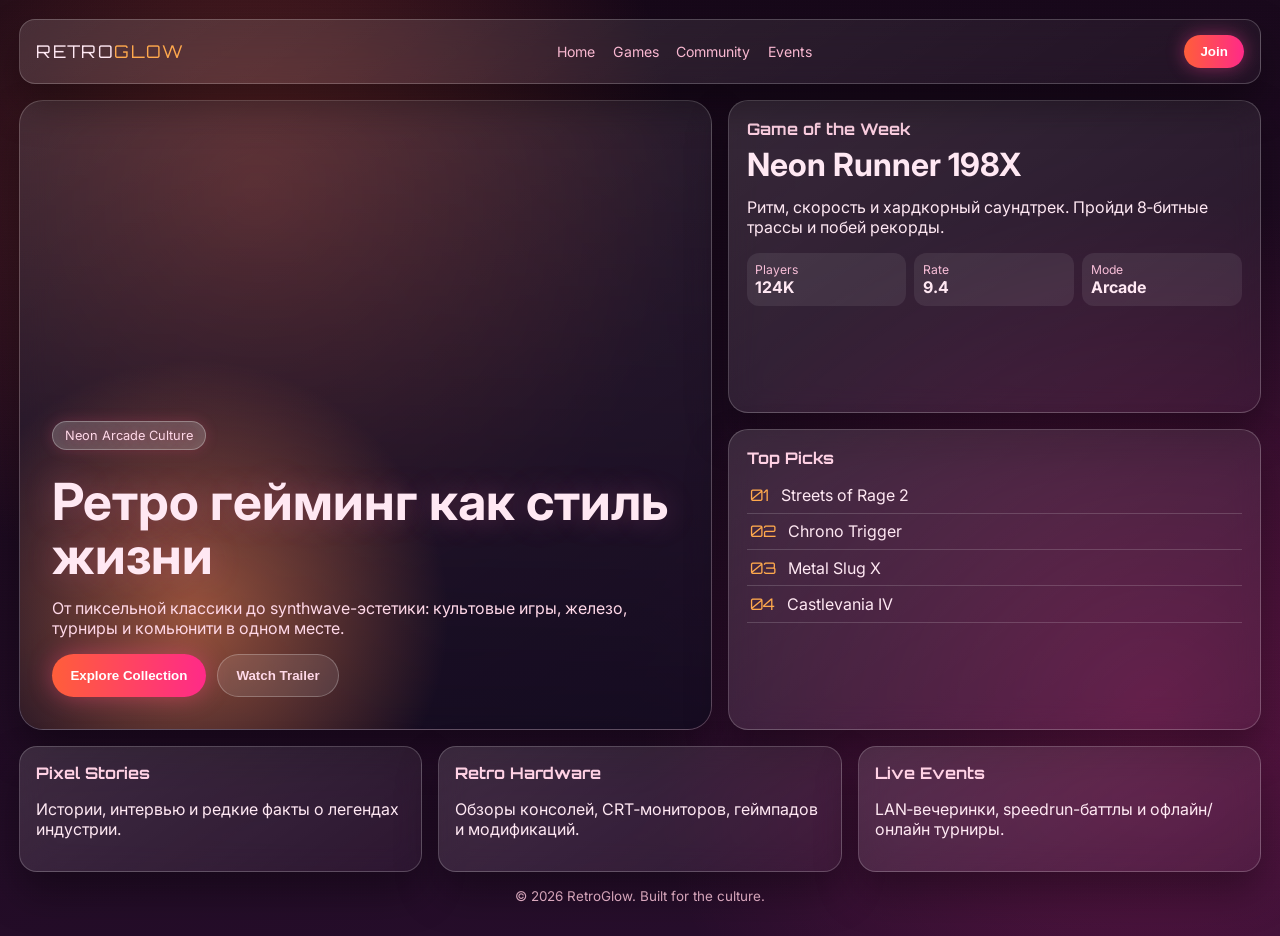
==== index.html @ 7991fe80 "Create retro gaming showcase v2" ====
<!doctype html>
<html lang="ru">
  <head>
    <meta charset="UTF-8" />
    <meta name="viewport" content="width=device-width, initial-scale=1.0" />
    <title>Retro Gaming Pulse</title>
    <meta
      name="description"
      content="Современный эффектный сайт про ретро-игры и гейминг."
    />
    <link rel="preconnect" href="https://fonts.googleapis.com" />
    <link rel="preconnect" href="https://fonts.gstatic.com" crossorigin />
    <link
      href="https://fonts.googleapis.com/css2?family=Inter:wght@400;500;700;900&family=Orbitron:wght@500;700&display=swap"
      rel="stylesheet"
    />
    <link rel="stylesheet" href="./styles.css" />
  </head>
  <body>
    <div class="noise"></div>
    <div class="scanlines"></div>
    <header class="topbar glass">
      <div class="brand">RETRO<span>GLOW</span></div>
      <nav>
        <a href="#home">Home</a>
        <a href="#games">Games</a>
        <a href="#community">Community</a>
        <a href="#events">Events</a>
      </nav>
      <button class="pill">Join</button>
    </header>

    <main class="layout" id="home">
      <section class="hero glass" data-parallax>
        <div class="hero-overlay"></div>
        <div class="hero-content">
          <p class="badge">Neon Arcade Culture</p>
          <h1>Ретро гейминг как стиль жизни</h1>
          <p>
            От пиксельной классики до synthwave-эстетики: культовые игры,
            железо, турниры и комьюнити в одном месте.
          </p>
          <div class="hero-actions">
            <button class="primary">Explore Collection</button>
            <button class="ghost">Watch Trailer</button>
          </div>
        </div>
      </section>

      <aside class="panel" data-parallax>
        <article class="glass card">
          <h2>Game of the Week</h2>
          <h3>Neon Runner 198X</h3>
          <p>
            Ритм, скорость и хардкорный саундтрек. Пройди 8‑битные трассы и
            побей рекорды.
          </p>
          <div class="stats">
            <div><span>Players</span><b>124K</b></div>
            <div><span>Rate</span><b>9.4</b></div>
            <div><span>Mode</span><b>Arcade</b></div>
          </div>
        </article>

        <article class="glass card mini" id="games">
          <h2>Top Picks</h2>
          <ul>
            <li><span>01</span> Streets of Rage 2</li>
            <li><span>02</span> Chrono Trigger</li>
            <li><span>03</span> Metal Slug X</li>
            <li><span>04</span> Castlevania IV</li>
          </ul>
        </article>
      </aside>
    </main>

    <section class="cards" id="community">
      <article class="glass tile">
        <h3>Pixel Stories</h3>
        <p>Истории, интервью и редкие факты о легендах индустрии.</p>
      </article>
      <article class="glass tile">
        <h3>Retro Hardware</h3>
        <p>Обзоры консолей, CRT‑мониторов, геймпадов и модификаций.</p>
      </article>
      <article class="glass tile" id="events">
        <h3>Live Events</h3>
        <p>LAN‑вечеринки, speedrun-баттлы и офлайн/онлайн турниры.</p>
      </article>
    </section>

    <footer>
      <p>© 2026 RetroGlow. Built for the culture.</p>
    </footer>
    <script>
      const parallaxItems = document.querySelectorAll("[data-parallax]");
      window.addEventListener("mousemove", (event) => {
        const x = (event.clientX / window.innerWidth - 0.5) * 12;
        const y = (event.clientY / window.innerHeight - 0.5) * 12;
        parallaxItems.forEach((item, index) => {
          const depth = index === 0 ? 1 : 0.65;
          item.style.transform = "translate3d(" + -x * depth + "px," + -y * depth + "px,0)";
        });
      });
    </script>
  </body>
</html>
---- styles.css ----
:root {
  --bg-0: #130715;
  --bg-1: #2a0f2f;
  --accent-1: #ff5e3a;
  --accent-2: #ff2a88;
  --accent-3: #ffa94d;
  --text: #ffe8f3;
  --muted: #f9b8d1;
  --glass: rgba(255, 255, 255, 0.08);
  --border: rgba(255, 255, 255, 0.2);
}

* {
  box-sizing: border-box;
}

body {
  margin: 0;
  min-height: 100vh;
  font-family: Inter, sans-serif;
  color: var(--text);
  background:
    radial-gradient(circle at 20% 20%, rgba(255, 94, 58, 0.3), transparent 34%),
    radial-gradient(circle at 90% 75%, rgba(255, 42, 136, 0.25), transparent 38%),
    linear-gradient(165deg, var(--bg-0), var(--bg-1));
  padding: 1.2rem;
  overflow-x: hidden;
}

.noise {
  position: fixed;
  inset: 0;
  pointer-events: none;
  background-image: radial-gradient(rgba(255, 255, 255, 0.06) 0.4px, transparent 0.4px);
  background-size: 3px 3px;
  opacity: 0.16;
  animation: noiseShift 0.35s steps(2) infinite;
}

.scanlines {
  position: fixed;
  inset: 0;
  pointer-events: none;
  background: repeating-linear-gradient(
    to bottom,
    rgba(255, 255, 255, 0.06) 0,
    rgba(255, 255, 255, 0.06) 1px,
    transparent 1px,
    transparent 3px
  );
  mix-blend-mode: soft-light;
  opacity: 0.2;
  animation: scanMove 7s linear infinite;
}

.glass {
  backdrop-filter: blur(14px);
  background: linear-gradient(145deg, rgba(255, 255, 255, 0.13), rgba(255, 255, 255, 0.04));
  border: 1px solid var(--border);
  box-shadow: 0 20px 40px rgba(0, 0, 0, 0.35);
  transition: transform 220ms ease, box-shadow 220ms ease, border-color 220ms ease;
}

.topbar {
  position: sticky;
  top: 0.8rem;
  z-index: 10;
  border-radius: 16px;
  display: flex;
  align-items: center;
  justify-content: space-between;
  padding: 0.9rem 1rem;
  margin-bottom: 1rem;
}

.brand {
  font-family: Orbitron, sans-serif;
  font-size: 1.1rem;
  letter-spacing: 0.08em;
}

.brand span {
  color: var(--accent-3);
}

nav {
  display: flex;
  gap: 1.1rem;
}

nav a {
  text-decoration: none;
  color: var(--muted);
  font-size: 0.88rem;
  position: relative;
}

nav a::after {
  content: "";
  position: absolute;
  left: 0;
  bottom: -0.24rem;
  width: 100%;
  height: 1px;
  background: linear-gradient(90deg, var(--accent-1), var(--accent-2));
  transform: scaleX(0);
  transform-origin: left;
  transition: transform 200ms ease;
}

nav a:hover::after {
  transform: scaleX(1);
}

.pill,
.primary,
.ghost {
  border: none;
  cursor: pointer;
  border-radius: 999px;
  font-weight: 700;
  transition: transform 180ms ease, box-shadow 180ms ease, filter 180ms ease;
}

.pill {
  background: linear-gradient(90deg, var(--accent-1), var(--accent-2));
  color: white;
  padding: 0.58rem 1rem;
  box-shadow: 0 0 18px rgba(255, 66, 150, 0.45);
}

.layout {
  display: grid;
  grid-template-columns: 1.3fr 1fr;
  gap: 1rem;
}

.hero {
  position: relative;
  border-radius: 24px;
  min-height: 70vh;
  overflow: hidden;
  will-change: transform;
}

.hero::before {
  content: "";
  position: absolute;
  inset: 0;
  background:
    linear-gradient(180deg, rgba(17, 10, 30, 0.1), rgba(17, 10, 30, 0.84)),
    url("https://images.unsplash.com/photo-1542751110-97427bbecf20?auto=format&fit=crop&w=1600&q=80")
      center / cover;
  transform: scale(1.02);
}

.hero-overlay {
  position: absolute;
  inset: 0;
  background: radial-gradient(circle at 25% 82%, rgba(255, 138, 80, 0.55), transparent 35%);
  animation: pulseGlow 6s ease-in-out infinite;
}

.hero-content {
  position: absolute;
  bottom: 2rem;
  left: 2rem;
  right: 2rem;
}

.badge {
  display: inline-block;
  border-radius: 999px;
  padding: 0.38rem 0.76rem;
  font-size: 0.8rem;
  background: rgba(255, 255, 255, 0.16);
  border: 1px solid rgba(255, 255, 255, 0.32);
  box-shadow: inset 0 0 16px rgba(255, 255, 255, 0.1), 0 0 14px rgba(255, 88, 140, 0.2);
  text-shadow: 0 0 12px rgba(255, 120, 170, 0.55);
}

h1 {
  margin: 0.75rem 0;
  font-size: clamp(1.8rem, 4vw, 3.2rem);
  line-height: 1.05;
  max-width: 620px;
  text-shadow: 0 0 30px rgba(255, 125, 181, 0.25);
}

.hero-content p {
  max-width: 600px;
  color: #ffd8e8;
}

.hero-actions {
  display: flex;
  gap: 0.7rem;
  margin-top: 1rem;
}

.primary {
  padding: 0.8rem 1.15rem;
  color: white;
  background: linear-gradient(90deg, var(--accent-1), var(--accent-2));
  box-shadow: 0 0 24px rgba(255, 75, 128, 0.45);
}

.ghost {
  padding: 0.8rem 1.15rem;
  color: #ffd8e8;
  background: rgba(255, 255, 255, 0.1);
  border: 1px solid rgba(255, 255, 255, 0.24);
}

.pill:hover,
.primary:hover,
.ghost:hover {
  transform: translateY(-2px);
  filter: saturate(1.15);
}

.panel {
  display: grid;
  gap: 1rem;
  will-change: transform;
}

.card {
  border-radius: 20px;
  padding: 1.1rem;
}

.card:hover,
.tile:hover {
  transform: translateY(-4px);
  border-color: rgba(255, 175, 120, 0.5);
  box-shadow: 0 22px 38px rgba(0, 0, 0, 0.45), 0 0 28px rgba(255, 90, 145, 0.18);
}

.card h2,
.tile h3 {
  margin: 0;
  font-family: Orbitron, sans-serif;
  font-size: 1rem;
  color: #ffd1e4;
}

.card h3 {
  margin: 0.65rem 0 0.5rem;
  font-size: 2rem;
  line-height: 1;
}

.stats {
  margin-top: 1rem;
  display: grid;
  grid-template-columns: repeat(3, 1fr);
  gap: 0.5rem;
}

.stats div {
  border-radius: 12px;
  padding: 0.55rem;
  background: rgba(255, 255, 255, 0.08);
}

.stats span {
  display: block;
  color: #f7bed7;
  font-size: 0.76rem;
}

.stats b {
  font-size: 1rem;
}

.mini ul {
  list-style: none;
  padding: 0;
  margin: 0.6rem 0 0;
}

.mini li {
  display: flex;
  gap: 0.75rem;
  align-items: center;
  padding: 0.48rem 0.2rem;
  border-bottom: 1px solid rgba(255, 255, 255, 0.16);
  transition: background 200ms ease, transform 200ms ease;
}

.mini li:hover {
  background: rgba(255, 255, 255, 0.08);
  transform: translateX(3px);
}

.mini span {
  font-family: Orbitron, sans-serif;
  color: var(--accent-3);
}

.cards {
  margin-top: 1rem;
  display: grid;
  grid-template-columns: repeat(3, 1fr);
  gap: 1rem;
}

.tile {
  border-radius: 18px;
  padding: 1rem;
}

footer {
  text-align: center;
  color: #f7bed7;
  font-size: 0.84rem;
  margin-top: 1rem;
}

@keyframes noiseShift {
  0% {
    transform: translate(0, 0);
  }
  25% {
    transform: translate(-1px, 1px);
  }
  50% {
    transform: translate(1px, -1px);
  }
  100% {
    transform: translate(0, 0);
  }
}

@keyframes scanMove {
  0% {
    transform: translateY(0);
  }
  100% {
    transform: translateY(8px);
  }
}

@keyframes pulseGlow {
  0%,
  100% {
    opacity: 0.6;
  }
  50% {
    opacity: 1;
  }
}

@media (max-width: 1024px) {
  nav {
    display: none;
  }

  .layout {
    grid-template-columns: 1fr;
  }

  .hero {
    min-height: 56vh;
  }

  .cards {
    grid-template-columns: 1fr;
  }

  .scanlines {
    opacity: 0.12;
  }
}
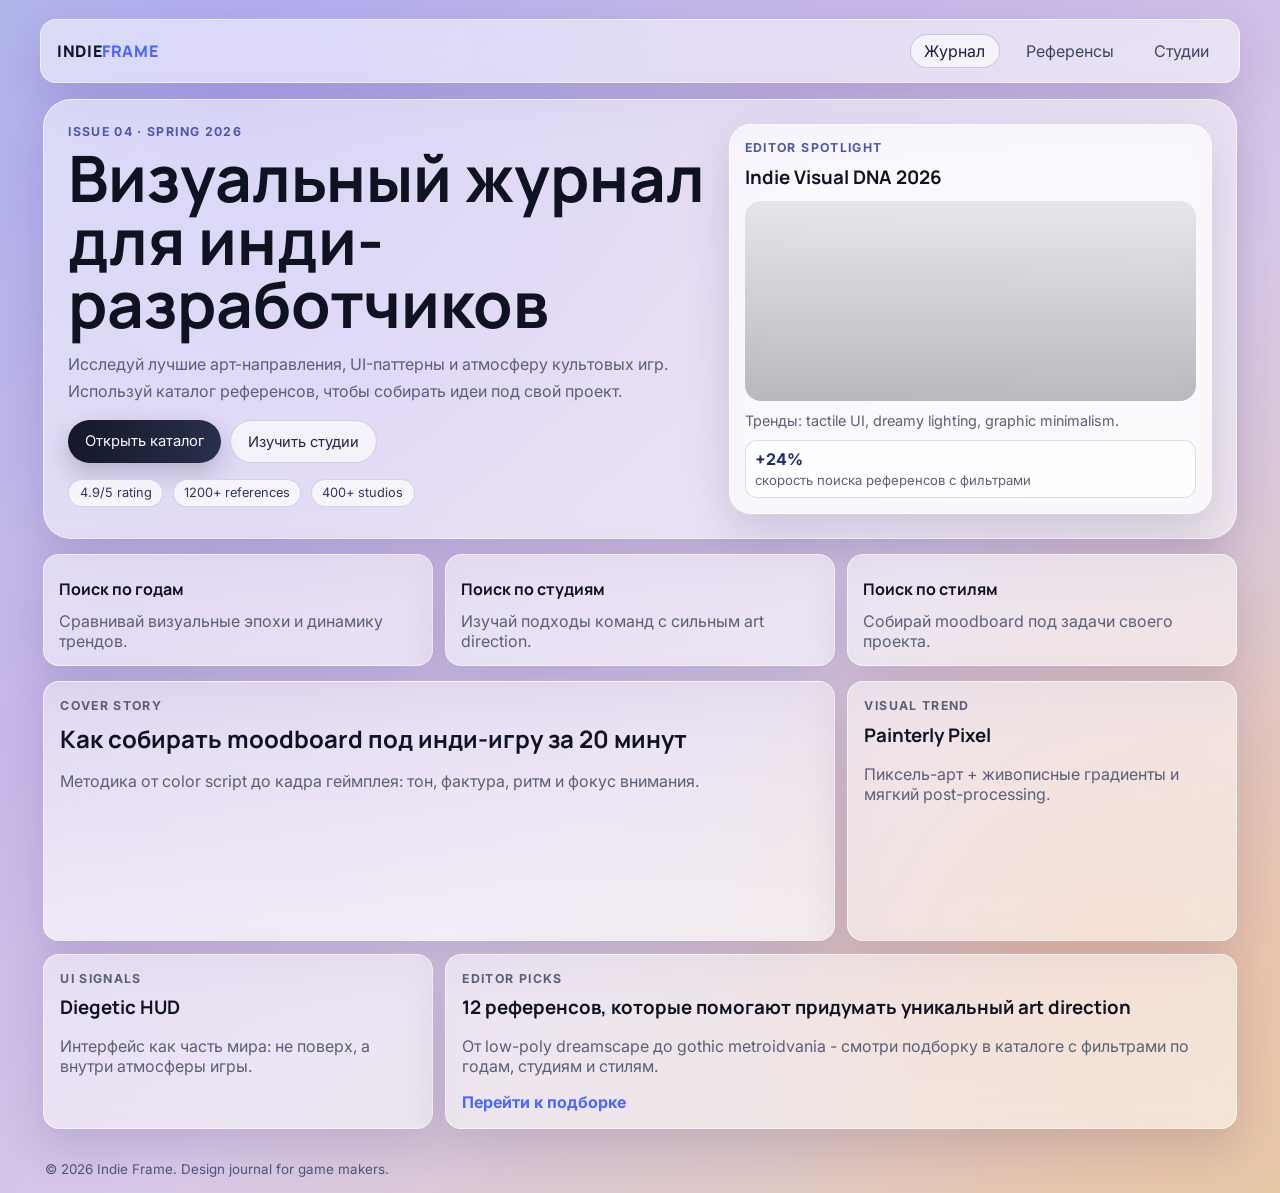
==== commit a99dfbef: "Refine UI to modern glassmorphism editorial style" ====
--- a/index.html
+++ b/index.html
@@ -3,105 +3,109 @@
   <head>
     <meta charset="UTF-8" />
     <meta name="viewport" content="width=device-width, initial-scale=1.0" />
-    <title>Retro Gaming Pulse</title>
+    <title>Indie Frame - Журнал вдохновения</title>
     <meta
       name="description"
-      content="Современный эффектный сайт про ретро-игры и гейминг."
+      content="Digital-дизайн журнал для инди-разработчиков: референсы, студии, стили и поиск по эпохам."
     />
     <link rel="preconnect" href="https://fonts.googleapis.com" />
     <link rel="preconnect" href="https://fonts.gstatic.com" crossorigin />
     <link
-      href="https://fonts.googleapis.com/css2?family=Inter:wght@400;500;700;900&family=Orbitron:wght@500;700&display=swap"
+      href="https://fonts.googleapis.com/css2?family=Inter:wght@400;500;700;900&family=Manrope:wght@600;700;800&display=swap"
       rel="stylesheet"
     />
     <link rel="stylesheet" href="./styles.css" />
   </head>
   <body>
-    <div class="noise"></div>
-    <div class="scanlines"></div>
-    <header class="topbar glass">
-      <div class="brand">RETRO<span>GLOW</span></div>
+    <div class="grain"></div>
+    <header class="topbar">
+      <a class="brand" href="./index.html">INDIE<span>FRAME</span></a>
       <nav>
-        <a href="#home">Home</a>
-        <a href="#games">Games</a>
-        <a href="#community">Community</a>
-        <a href="#events">Events</a>
+        <a class="active" href="./index.html">Журнал</a>
+        <a href="./references.html">Референсы</a>
+        <a href="./studios.html">Студии</a>
       </nav>
-      <button class="pill">Join</button>
     </header>
 
-    <main class="layout" id="home">
-      <section class="hero glass" data-parallax>
-        <div class="hero-overlay"></div>
-        <div class="hero-content">
-          <p class="badge">Neon Arcade Culture</p>
-          <h1>Ретро гейминг как стиль жизни</h1>
-          <p>
-            От пиксельной классики до synthwave-эстетики: культовые игры,
-            железо, турниры и комьюнити в одном месте.
+    <main class="page">
+      <section class="hero editorial">
+        <div>
+          <p class="meta">Issue 04 · Spring 2026</p>
+          <h1>Визуальный журнал для инди-разработчиков</h1>
+          <p class="lead">
+            Исследуй лучшие арт-направления, UI-паттерны и атмосферу культовых игр.
+            Используй каталог референсов, чтобы собирать идеи под свой проект.
           </p>
           <div class="hero-actions">
-            <button class="primary">Explore Collection</button>
-            <button class="ghost">Watch Trailer</button>
+            <a class="btn primary" href="./references.html">Открыть каталог</a>
+            <a class="btn ghost" href="./studios.html">Изучить студии</a>
+          </div>
+          <div class="hero-proof">
+            <span>4.9/5 rating</span>
+            <span>1200+ references</span>
+            <span>400+ studios</span>
           </div>
         </div>
+        <article class="hero-media-card">
+          <p class="meta">Editor spotlight</p>
+          <h3>Indie Visual DNA 2026</h3>
+          <div class="media-preview"></div>
+          <p class="muted-text">Тренды: tactile UI, dreamy lighting, graphic minimalism.</p>
+          <div class="mini-stat">
+            <strong>+24%</strong>
+            <span>скорость поиска референсов с фильтрами</span>
+          </div>
+        </article>
       </section>
 
-      <aside class="panel" data-parallax>
-        <article class="glass card">
-          <h2>Game of the Week</h2>
-          <h3>Neon Runner 198X</h3>
+      <section class="quick-cards">
+        <article class="quick-card">
+          <h4>Поиск по годам</h4>
+          <p>Сравнивай визуальные эпохи и динамику трендов.</p>
+        </article>
+        <article class="quick-card">
+          <h4>Поиск по студиям</h4>
+          <p>Изучай подходы команд с сильным art direction.</p>
+        </article>
+        <article class="quick-card">
+          <h4>Поиск по стилям</h4>
+          <p>Собирай moodboard под задачи своего проекта.</p>
+        </article>
+      </section>
+
+      <section class="mag-grid">
+        <article class="feature-card cover">
+          <p class="meta">Cover Story</p>
+          <h2>Как собирать moodboard под инди-игру за 20 минут</h2>
           <p>
-            Ритм, скорость и хардкорный саундтрек. Пройди 8‑битные трассы и
-            побей рекорды.
+            Методика от color script до кадра геймплея: тон, фактура, ритм и
+            фокус внимания.
           </p>
-          <div class="stats">
-            <div><span>Players</span><b>124K</b></div>
-            <div><span>Rate</span><b>9.4</b></div>
-            <div><span>Mode</span><b>Arcade</b></div>
-          </div>
         </article>
-
-        <article class="glass card mini" id="games">
-          <h2>Top Picks</h2>
-          <ul>
-            <li><span>01</span> Streets of Rage 2</li>
-            <li><span>02</span> Chrono Trigger</li>
-            <li><span>03</span> Metal Slug X</li>
-            <li><span>04</span> Castlevania IV</li>
-          </ul>
+        <article class="feature-card">
+          <p class="meta">Visual Trend</p>
+          <h3>Painterly Pixel</h3>
+          <p>Пиксель-арт + живописные градиенты и мягкий post-processing.</p>
         </article>
-      </aside>
+        <article class="feature-card">
+          <p class="meta">UI Signals</p>
+          <h3>Diegetic HUD</h3>
+          <p>Интерфейс как часть мира: не поверх, а внутри атмосферы игры.</p>
+        </article>
+        <article class="feature-card wide">
+          <p class="meta">Editor Picks</p>
+          <h3>12 референсов, которые помогают придумать уникальный art direction</h3>
+          <p>
+            От low-poly dreamscape до gothic metroidvania - смотри подборку в
+            каталоге с фильтрами по годам, студиям и стилям.
+          </p>
+          <a class="link-inline" href="./references.html">Перейти к подборке</a>
+        </article>
+      </section>
     </main>
 
-    <section class="cards" id="community">
-      <article class="glass tile">
-        <h3>Pixel Stories</h3>
-        <p>Истории, интервью и редкие факты о легендах индустрии.</p>
-      </article>
-      <article class="glass tile">
-        <h3>Retro Hardware</h3>
-        <p>Обзоры консолей, CRT‑мониторов, геймпадов и модификаций.</p>
-      </article>
-      <article class="glass tile" id="events">
-        <h3>Live Events</h3>
-        <p>LAN‑вечеринки, speedrun-баттлы и офлайн/онлайн турниры.</p>
-      </article>
-    </section>
-
-    <footer>
-      <p>© 2026 RetroGlow. Built for the culture.</p>
+    <footer class="footer">
+      <p>© 2026 Indie Frame. Design journal for game makers.</p>
     </footer>
-    <script>
-      const parallaxItems = document.querySelectorAll("[data-parallax]");
-      window.addEventListener("mousemove", (event) => {
-        const x = (event.clientX / window.innerWidth - 0.5) * 12;
-        const y = (event.clientY / window.innerHeight - 0.5) * 12;
-        parallaxItems.forEach((item, index) => {
-          const depth = index === 0 ? 1 : 0.65;
-          item.style.transform = "translate3d(" + -x * depth + "px," + -y * depth + "px,0)";
-        });
-      });
-    </script>
   </body>
 </html>
--- a/styles.css
+++ b/styles.css
@@ -1,375 +1,347 @@
 :root {
-  --bg-0: #130715;
-  --bg-1: #2a0f2f;
-  --accent-1: #ff5e3a;
-  --accent-2: #ff2a88;
-  --accent-3: #ffa94d;
-  --text: #ffe8f3;
-  --muted: #f9b8d1;
-  --glass: rgba(255, 255, 255, 0.08);
-  --border: rgba(255, 255, 255, 0.2);
-}
-
-* {
-  box-sizing: border-box;
-}
+  --text: #0f1221;
+  --muted: #5b6078;
+  --line: rgba(255, 255, 255, 0.58);
+  --panel: rgba(255, 255, 255, 0.52);
+  --panel-strong: rgba(255, 255, 255, 0.7);
+  --accent: #4a67ff;
+  --accent-soft: #8a65ff;
+}
+
+* { box-sizing: border-box; }
 
 body {
   margin: 0;
-  min-height: 100vh;
   font-family: Inter, sans-serif;
   color: var(--text);
   background:
-    radial-gradient(circle at 20% 20%, rgba(255, 94, 58, 0.3), transparent 34%),
-    radial-gradient(circle at 90% 75%, rgba(255, 42, 136, 0.25), transparent 38%),
-    linear-gradient(165deg, var(--bg-0), var(--bg-1));
-  padding: 1.2rem;
-  overflow-x: hidden;
-}
-
-.noise {
+    radial-gradient(circle at 18% 10%, rgba(170, 154, 255, 0.5), transparent 32%),
+    radial-gradient(circle at 86% 78%, rgba(255, 184, 145, 0.46), transparent 28%),
+    linear-gradient(140deg, #b4bee6 0%, #c7b6e9 32%, #d8c8e8 58%, #e5c9a8 100%);
+  min-height: 100vh;
+}
+
+.grain {
   position: fixed;
   inset: 0;
   pointer-events: none;
-  background-image: radial-gradient(rgba(255, 255, 255, 0.06) 0.4px, transparent 0.4px);
-  background-size: 3px 3px;
-  opacity: 0.16;
-  animation: noiseShift 0.35s steps(2) infinite;
-}
-
-.scanlines {
-  position: fixed;
-  inset: 0;
-  pointer-events: none;
-  background: repeating-linear-gradient(
-    to bottom,
-    rgba(255, 255, 255, 0.06) 0,
-    rgba(255, 255, 255, 0.06) 1px,
-    transparent 1px,
-    transparent 3px
-  );
-  mix-blend-mode: soft-light;
-  opacity: 0.2;
-  animation: scanMove 7s linear infinite;
-}
-
-.glass {
-  backdrop-filter: blur(14px);
-  background: linear-gradient(145deg, rgba(255, 255, 255, 0.13), rgba(255, 255, 255, 0.04));
-  border: 1px solid var(--border);
-  box-shadow: 0 20px 40px rgba(0, 0, 0, 0.35);
-  transition: transform 220ms ease, box-shadow 220ms ease, border-color 220ms ease;
+  opacity: 0.08;
+  background-image: radial-gradient(rgba(255, 255, 255, 0.8) 0.5px, transparent 0.5px);
+  background-size: 2px 2px;
+}
+
+.topbar,
+.hero.editorial,
+.feature-card,
+.page-header,
+.filters,
+.ref-card,
+.studio-card,
+.quick-card,
+.hero-media-card {
+  border: 1px solid var(--line);
+  background: var(--panel);
+  backdrop-filter: blur(18px);
+  -webkit-backdrop-filter: blur(18px);
+  box-shadow: 0 18px 45px rgba(46, 34, 90, 0.16);
 }
 
 .topbar {
-  position: sticky;
-  top: 0.8rem;
-  z-index: 10;
+  max-width: 1200px;
+  margin: 1.2rem auto 0;
+  padding: 0.85rem 1rem;
   border-radius: 16px;
   display: flex;
+  justify-content: space-between;
   align-items: center;
-  justify-content: space-between;
-  padding: 0.9rem 1rem;
-  margin-bottom: 1rem;
 }
 
 .brand {
-  font-family: Orbitron, sans-serif;
-  font-size: 1.1rem;
-  letter-spacing: 0.08em;
-}
-
-.brand span {
-  color: var(--accent-3);
-}
-
-nav {
-  display: flex;
-  gap: 1.1rem;
-}
-
+  text-decoration: none;
+  color: #11142a;
+  font-family: Manrope, sans-serif;
+  font-weight: 800;
+  letter-spacing: 0.04em;
+}
+.brand span { color: var(--accent); }
+
+nav { display: flex; gap: 0.7rem; }
 nav a {
   text-decoration: none;
+  color: #3e4461;
+  padding: 0.38rem 0.84rem;
+  border-radius: 999px;
+  border: 1px solid transparent;
+}
+nav a:hover,
+nav a.active {
+  border-color: rgba(102, 113, 177, 0.32);
+  background: rgba(255, 255, 255, 0.62);
+  color: #1b2142;
+}
+
+.page {
+  max-width: 1200px;
+  margin: 1rem auto 2rem;
+  padding: 0 0.2rem;
+}
+
+.hero.editorial {
+  border-radius: 28px;
+  padding: 1.5rem;
+  display: grid;
+  grid-template-columns: 1.2fr 0.9fr;
+  gap: 1rem;
+}
+
+.meta {
+  margin: 0;
+  color: #4f58a8;
+  font-size: 0.77rem;
+  letter-spacing: 0.11em;
+  text-transform: uppercase;
+  font-weight: 700;
+}
+
+h1, h2, h3, h4 {
+  margin: 0.55rem 0 0.7rem;
+  font-family: Manrope, sans-serif;
+  color: #0f1221;
+}
+
+h1 {
+  font-size: clamp(2rem, 5vw, 4rem);
+  line-height: 0.98;
+  max-width: 680px;
+}
+
+.lead {
   color: var(--muted);
-  font-size: 0.88rem;
-  position: relative;
-}
-
-nav a::after {
-  content: "";
-  position: absolute;
-  left: 0;
-  bottom: -0.24rem;
+  max-width: 650px;
+  line-height: 1.65;
+}
+
+.hero-actions {
+  display: flex;
+  gap: 0.6rem;
+  margin-top: 1rem;
+}
+
+.btn {
+  text-decoration: none;
+  border-radius: 999px;
+  padding: 0.72rem 1.05rem;
+  border: 1px solid rgba(105, 114, 170, 0.28);
+  color: #232845;
+  font-size: 0.92rem;
+  background: rgba(255, 255, 255, 0.65);
+}
+
+.btn.primary {
+  background: linear-gradient(95deg, #141829, #2a2f4d);
+  color: #f7f8ff;
+  border: none;
+  box-shadow: 0 10px 24px rgba(21, 25, 48, 0.22);
+}
+
+.btn.small {
+  cursor: pointer;
+  padding: 0.45rem 0.8rem;
+  font-size: 0.82rem;
+}
+
+.hero-proof {
+  display: flex;
+  gap: 0.6rem;
+  flex-wrap: wrap;
+  margin-top: 1rem;
+}
+
+.hero-proof span {
+  background: rgba(255, 255, 255, 0.7);
+  border: 1px solid rgba(114, 123, 180, 0.28);
+  border-radius: 999px;
+  padding: 0.32rem 0.65rem;
+  font-size: 0.8rem;
+  color: #2f365e;
+}
+
+.hero-media-card {
+  border-radius: 22px;
+  padding: 0.95rem;
+}
+
+.media-preview {
+  border-radius: 16px;
+  height: 200px;
+  background:
+    linear-gradient(180deg, rgba(17, 18, 31, 0.08), rgba(17, 18, 31, 0.28)),
+    url("https://images.unsplash.com/photo-1511512578047-dfb367046420?auto=format&fit=crop&w=1200&q=80")
+    center/cover;
+}
+
+.muted-text {
+  color: var(--muted);
+  margin: 0.7rem 0;
+  font-size: 0.9rem;
+}
+
+.mini-stat {
+  border: 1px solid rgba(103, 115, 184, 0.23);
+  background: rgba(255, 255, 255, 0.72);
+  border-radius: 12px;
+  padding: 0.5rem 0.6rem;
+}
+
+.mini-stat strong { display: block; color: #1f2b6e; }
+.mini-stat span { color: var(--muted); font-size: 0.82rem; }
+
+.quick-cards {
+  margin-top: 0.9rem;
+  display: grid;
+  grid-template-columns: repeat(3, 1fr);
+  gap: 0.8rem;
+}
+
+.quick-card {
+  border-radius: 16px;
+  padding: 0.9rem;
+}
+
+.quick-card p { margin: 0; color: var(--muted); }
+
+.mag-grid {
+  margin-top: 0.9rem;
+  display: grid;
+  grid-template-columns: repeat(12, 1fr);
+  gap: 0.8rem;
+}
+
+.feature-card {
+  grid-column: span 4;
+  border-radius: 16px;
+  padding: 1rem;
+}
+
+.feature-card p { color: var(--muted); }
+
+.feature-card.cover {
+  grid-column: span 8;
+  min-height: 260px;
+  background:
+    linear-gradient(180deg, rgba(255, 255, 255, 0.46), rgba(255, 255, 255, 0.68)),
+    url("https://images.unsplash.com/photo-1526374965328-7f61d4dc18c5?auto=format&fit=crop&w=1400&q=80")
+    center/cover;
+}
+
+.feature-card.wide { grid-column: span 8; }
+
+.link-inline {
+  color: var(--accent);
+  text-decoration: none;
+  font-weight: 700;
+}
+
+.page-header {
+  border-radius: 18px;
+  padding: 1.2rem;
+}
+
+.filters {
+  margin-top: 0.8rem;
+  border-radius: 16px;
+  padding: 0.8rem;
+  display: grid;
+  grid-template-columns: 2fr repeat(3, 1fr);
+  gap: 0.6rem;
+}
+
+.filters label {
+  display: grid;
+  gap: 0.35rem;
+  color: #3a4266;
+  font-size: 0.84rem;
+}
+
+.filters input,
+.filters select {
   width: 100%;
-  height: 1px;
-  background: linear-gradient(90deg, var(--accent-1), var(--accent-2));
-  transform: scaleX(0);
-  transform-origin: left;
-  transition: transform 200ms ease;
-}
-
-nav a:hover::after {
-  transform: scaleX(1);
-}
-
-.pill,
-.primary,
-.ghost {
-  border: none;
-  cursor: pointer;
-  border-radius: 999px;
-  font-weight: 700;
-  transition: transform 180ms ease, box-shadow 180ms ease, filter 180ms ease;
-}
-
-.pill {
-  background: linear-gradient(90deg, var(--accent-1), var(--accent-2));
-  color: white;
-  padding: 0.58rem 1rem;
-  box-shadow: 0 0 18px rgba(255, 66, 150, 0.45);
-}
-
-.layout {
-  display: grid;
-  grid-template-columns: 1.3fr 1fr;
-  gap: 1rem;
-}
-
-.hero {
-  position: relative;
-  border-radius: 24px;
-  min-height: 70vh;
-  overflow: hidden;
-  will-change: transform;
-}
-
-.hero::before {
-  content: "";
-  position: absolute;
-  inset: 0;
-  background:
-    linear-gradient(180deg, rgba(17, 10, 30, 0.1), rgba(17, 10, 30, 0.84)),
-    url("https://images.unsplash.com/photo-1542751110-97427bbecf20?auto=format&fit=crop&w=1600&q=80")
-      center / cover;
-  transform: scale(1.02);
-}
-
-.hero-overlay {
-  position: absolute;
-  inset: 0;
-  background: radial-gradient(circle at 25% 82%, rgba(255, 138, 80, 0.55), transparent 35%);
-  animation: pulseGlow 6s ease-in-out infinite;
-}
-
-.hero-content {
-  position: absolute;
-  bottom: 2rem;
-  left: 2rem;
-  right: 2rem;
-}
-
-.badge {
+  border-radius: 10px;
+  border: 1px solid rgba(116, 125, 185, 0.26);
+  background: var(--panel-strong);
+  padding: 0.62rem 0.7rem;
+  color: #1e2442;
+}
+
+.result-row {
+  margin-top: 0.75rem;
+  display: flex;
+  justify-content: space-between;
+  align-items: center;
+}
+.result-row p { margin: 0; color: #434b70; }
+
+.reference-grid {
+  margin-top: 0.75rem;
+  display: grid;
+  grid-template-columns: repeat(3, 1fr);
+  gap: 0.8rem;
+}
+
+.ref-card {
+  border-radius: 14px;
+  padding: 0.95rem;
+}
+
+.ref-card p { color: var(--muted); }
+.ref-card .tag {
   display: inline-block;
   border-radius: 999px;
-  padding: 0.38rem 0.76rem;
+  border: 1px solid rgba(102, 112, 177, 0.25);
+  background: rgba(255, 255, 255, 0.65);
+  padding: 0.2rem 0.58rem;
+  color: #303a6e;
   font-size: 0.8rem;
-  background: rgba(255, 255, 255, 0.16);
-  border: 1px solid rgba(255, 255, 255, 0.32);
-  box-shadow: inset 0 0 16px rgba(255, 255, 255, 0.1), 0 0 14px rgba(255, 88, 140, 0.2);
-  text-shadow: 0 0 12px rgba(255, 120, 170, 0.55);
-}
-
-h1 {
-  margin: 0.75rem 0;
-  font-size: clamp(1.8rem, 4vw, 3.2rem);
-  line-height: 1.05;
-  max-width: 620px;
-  text-shadow: 0 0 30px rgba(255, 125, 181, 0.25);
-}
-
-.hero-content p {
-  max-width: 600px;
-  color: #ffd8e8;
-}
-
-.hero-actions {
-  display: flex;
-  gap: 0.7rem;
-  margin-top: 1rem;
-}
-
-.primary {
-  padding: 0.8rem 1.15rem;
-  color: white;
-  background: linear-gradient(90deg, var(--accent-1), var(--accent-2));
-  box-shadow: 0 0 24px rgba(255, 75, 128, 0.45);
-}
-
-.ghost {
-  padding: 0.8rem 1.15rem;
-  color: #ffd8e8;
-  background: rgba(255, 255, 255, 0.1);
-  border: 1px solid rgba(255, 255, 255, 0.24);
-}
-
-.pill:hover,
-.primary:hover,
-.ghost:hover {
-  transform: translateY(-2px);
-  filter: saturate(1.15);
-}
-
-.panel {
-  display: grid;
-  gap: 1rem;
-  will-change: transform;
-}
-
-.card {
-  border-radius: 20px;
-  padding: 1.1rem;
-}
-
-.card:hover,
-.tile:hover {
-  transform: translateY(-4px);
-  border-color: rgba(255, 175, 120, 0.5);
-  box-shadow: 0 22px 38px rgba(0, 0, 0, 0.45), 0 0 28px rgba(255, 90, 145, 0.18);
-}
-
-.card h2,
-.tile h3 {
-  margin: 0;
-  font-family: Orbitron, sans-serif;
-  font-size: 1rem;
-  color: #ffd1e4;
-}
-
-.card h3 {
-  margin: 0.65rem 0 0.5rem;
-  font-size: 2rem;
-  line-height: 1;
-}
-
-.stats {
-  margin-top: 1rem;
+}
+
+.studio-grid {
+  margin-top: 0.9rem;
   display: grid;
   grid-template-columns: repeat(3, 1fr);
-  gap: 0.5rem;
-}
-
-.stats div {
-  border-radius: 12px;
-  padding: 0.55rem;
-  background: rgba(255, 255, 255, 0.08);
-}
-
-.stats span {
-  display: block;
-  color: #f7bed7;
-  font-size: 0.76rem;
-}
-
-.stats b {
-  font-size: 1rem;
-}
-
-.mini ul {
-  list-style: none;
-  padding: 0;
-  margin: 0.6rem 0 0;
-}
-
-.mini li {
-  display: flex;
-  gap: 0.75rem;
-  align-items: center;
-  padding: 0.48rem 0.2rem;
-  border-bottom: 1px solid rgba(255, 255, 255, 0.16);
-  transition: background 200ms ease, transform 200ms ease;
-}
-
-.mini li:hover {
-  background: rgba(255, 255, 255, 0.08);
-  transform: translateX(3px);
-}
-
-.mini span {
-  font-family: Orbitron, sans-serif;
-  color: var(--accent-3);
-}
-
-.cards {
-  margin-top: 1rem;
-  display: grid;
-  grid-template-columns: repeat(3, 1fr);
-  gap: 1rem;
-}
-
-.tile {
-  border-radius: 18px;
-  padding: 1rem;
-}
-
-footer {
-  text-align: center;
-  color: #f7bed7;
+  gap: 0.8rem;
+}
+
+.studio-card {
+  border-radius: 14px;
+  padding: 0.95rem;
+}
+.studio-card p { color: var(--muted); }
+.studio-card span { color: #414c86; font-size: 0.84rem; }
+
+.footer {
+  max-width: 1200px;
+  margin: 0 auto 1rem;
+  padding: 0 0.3rem;
+  color: #4f567a;
   font-size: 0.84rem;
-  margin-top: 1rem;
-}
-
-@keyframes noiseShift {
-  0% {
-    transform: translate(0, 0);
-  }
-  25% {
-    transform: translate(-1px, 1px);
-  }
-  50% {
-    transform: translate(1px, -1px);
-  }
-  100% {
-    transform: translate(0, 0);
-  }
-}
-
-@keyframes scanMove {
-  0% {
-    transform: translateY(0);
-  }
-  100% {
-    transform: translateY(8px);
-  }
-}
-
-@keyframes pulseGlow {
-  0%,
-  100% {
-    opacity: 0.6;
-  }
-  50% {
-    opacity: 1;
-  }
-}
-
-@media (max-width: 1024px) {
-  nav {
-    display: none;
-  }
-
-  .layout {
-    grid-template-columns: 1fr;
-  }
-
-  .hero {
-    min-height: 56vh;
-  }
-
-  .cards {
-    grid-template-columns: 1fr;
-  }
-
-  .scanlines {
-    opacity: 0.12;
-  }
-}
+}
+
+@media (max-width: 980px) {
+  .hero.editorial { grid-template-columns: 1fr; }
+  .filters { grid-template-columns: 1fr; }
+  .quick-cards,
+  .reference-grid,
+  .studio-grid { grid-template-columns: 1fr 1fr; }
+  .feature-card,
+  .feature-card.cover,
+  .feature-card.wide { grid-column: span 12; }
+}
+
+@media (max-width: 640px) {
+  nav { display: none; }
+  .quick-cards,
+  .reference-grid,
+  .studio-grid { grid-template-columns: 1fr; }
+  .hero.editorial,
+  .page-header { padding: 1rem; }
+}
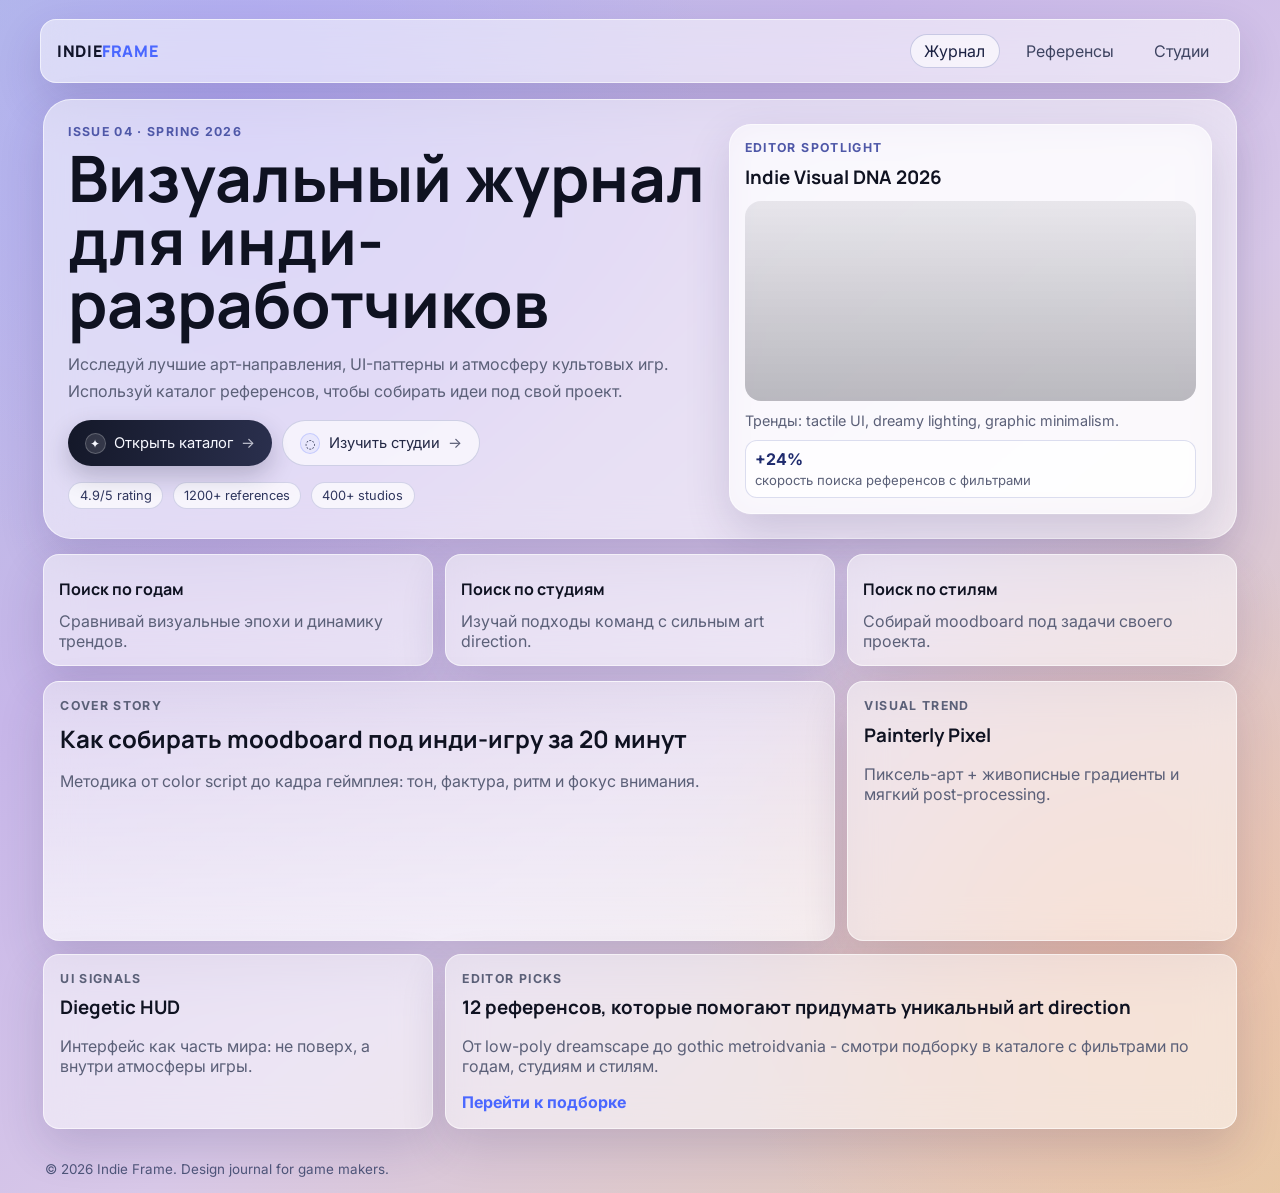
==== commit 21056ccf: "Add premium CTA buttons with icons and micro-animations" ====
--- a/index.html
+++ b/index.html
@@ -37,8 +37,16 @@
             Используй каталог референсов, чтобы собирать идеи под свой проект.
           </p>
           <div class="hero-actions">
-            <a class="btn primary" href="./references.html">Открыть каталог</a>
-            <a class="btn ghost" href="./studios.html">Изучить студии</a>
+            <a class="btn primary cta" href="./references.html">
+              <span class="btn-icon" aria-hidden="true">✦</span>
+              <span>Открыть каталог</span>
+              <span class="btn-trail" aria-hidden="true">→</span>
+            </a>
+            <a class="btn ghost cta" href="./studios.html">
+              <span class="btn-icon" aria-hidden="true">◌</span>
+              <span>Изучить студии</span>
+              <span class="btn-trail" aria-hidden="true">→</span>
+            </a>
           </div>
           <div class="hero-proof">
             <span>4.9/5 rating</span>
--- a/styles.css
+++ b/styles.css
@@ -135,6 +135,12 @@
   color: #232845;
   font-size: 0.92rem;
   background: rgba(255, 255, 255, 0.65);
+  display: inline-flex;
+  align-items: center;
+  gap: 0.52rem;
+  position: relative;
+  overflow: hidden;
+  transition: transform 220ms ease, box-shadow 220ms ease, background 220ms ease;
 }
 
 .btn.primary {
@@ -142,6 +148,62 @@
   color: #f7f8ff;
   border: none;
   box-shadow: 0 10px 24px rgba(21, 25, 48, 0.22);
+}
+
+.btn::before {
+  content: "";
+  position: absolute;
+  inset: -130% auto -130% -40%;
+  width: 34%;
+  background: linear-gradient(90deg, transparent, rgba(255, 255, 255, 0.38), transparent);
+  transform: rotate(18deg) translateX(-260%);
+  transition: transform 500ms ease;
+}
+
+.btn:hover::before {
+  transform: rotate(18deg) translateX(420%);
+}
+
+.btn:hover {
+  transform: translateY(-2px);
+  box-shadow: 0 14px 30px rgba(32, 39, 78, 0.18);
+}
+
+.cta .btn-icon {
+  width: 1.3rem;
+  height: 1.3rem;
+  display: inline-flex;
+  align-items: center;
+  justify-content: center;
+  border-radius: 999px;
+  font-size: 0.78rem;
+  background: rgba(255, 255, 255, 0.18);
+  border: 1px solid rgba(255, 255, 255, 0.22);
+  transition: transform 220ms ease, box-shadow 220ms ease;
+}
+
+.cta .btn-trail {
+  transition: transform 220ms ease, opacity 220ms ease;
+  opacity: 0.75;
+}
+
+.cta:hover .btn-icon {
+  transform: scale(1.08) rotate(-8deg);
+  box-shadow: 0 0 0 6px rgba(255, 255, 255, 0.08);
+}
+
+.cta:hover .btn-trail {
+  transform: translateX(4px);
+  opacity: 1;
+}
+
+.btn.primary .btn-icon {
+  background: rgba(255, 255, 255, 0.12);
+}
+
+.btn.ghost .btn-icon {
+  background: rgba(74, 103, 255, 0.08);
+  border-color: rgba(74, 103, 255, 0.22);
 }
 
 .btn.small {
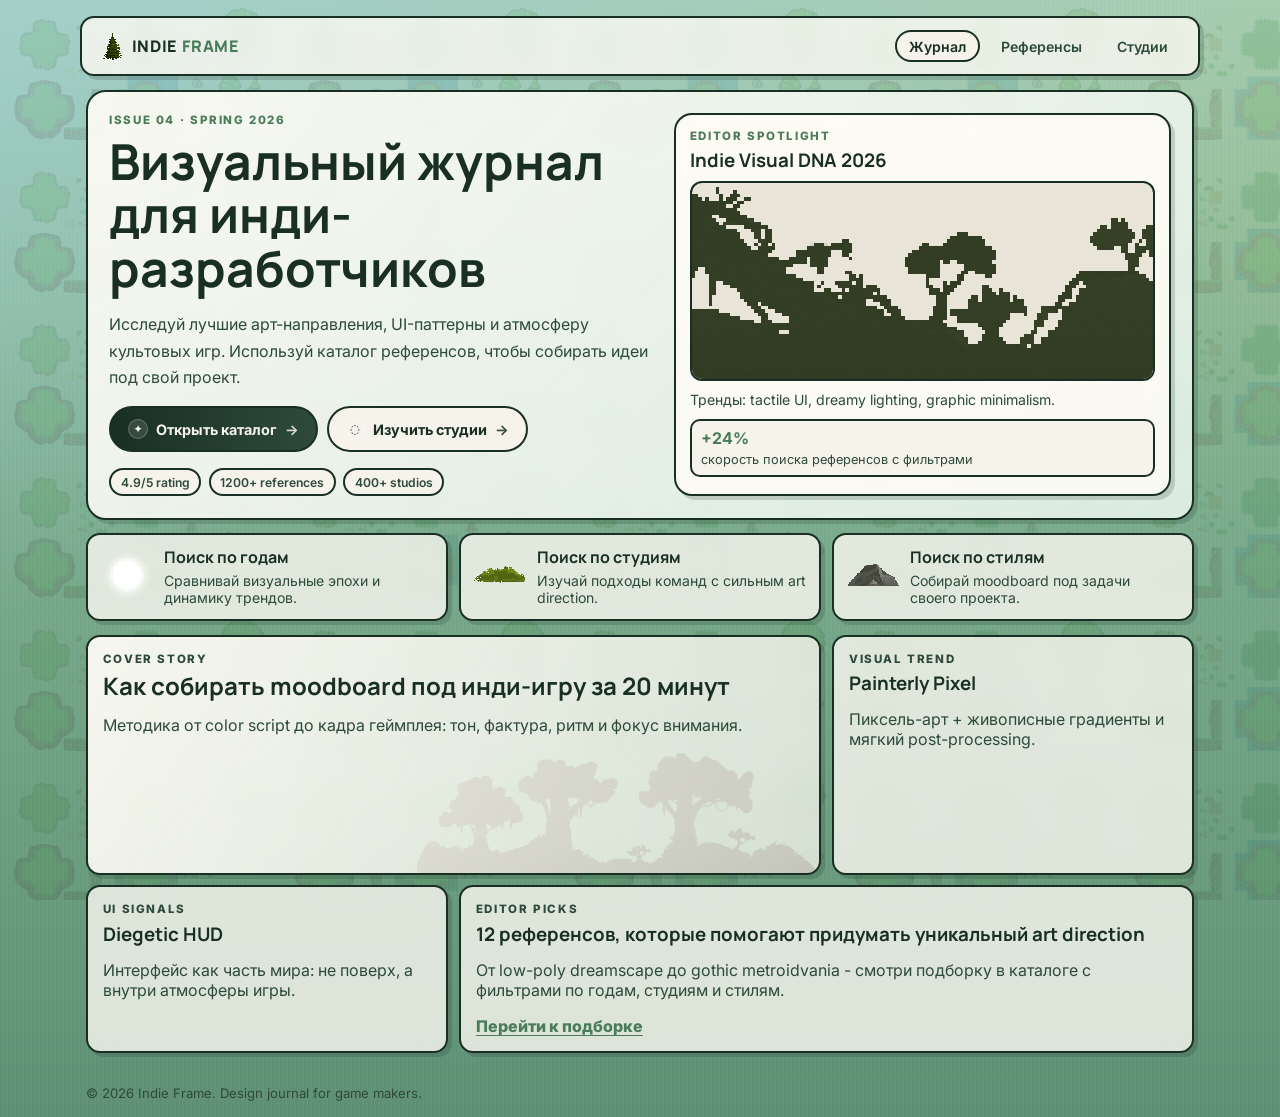
==== commit f667670d: "Pixel art asset-driven UI: carousel, reference thumbs, forest theme" ====
--- a/index.html
+++ b/index.html
@@ -57,7 +57,15 @@
         <article class="hero-media-card">
           <p class="meta">Editor spotlight</p>
           <h3>Indie Visual DNA 2026</h3>
-          <div class="media-preview"></div>
+          <div class="media-preview">
+            <img
+              class="pixel-art"
+              src="./assets/img/ref-bg-03.png"
+              alt=""
+              width="640"
+              height="400"
+            />
+          </div>
           <p class="muted-text">Тренды: tactile UI, dreamy lighting, graphic minimalism.</p>
           <div class="mini-stat">
             <strong>+24%</strong>
@@ -68,16 +76,25 @@
 
       <section class="quick-cards">
         <article class="quick-card">
-          <h4>Поиск по годам</h4>
-          <p>Сравнивай визуальные эпохи и динамику трендов.</p>
+          <img src="./assets/img/deco-sun.png" alt="" width="64" height="64" />
+          <div>
+            <h4>Поиск по годам</h4>
+            <p>Сравнивай визуальные эпохи и динамику трендов.</p>
+          </div>
         </article>
         <article class="quick-card">
-          <h4>Поиск по студиям</h4>
-          <p>Изучай подходы команд с сильным art direction.</p>
+          <img src="./assets/img/deco-bush.png" alt="" width="64" height="64" />
+          <div>
+            <h4>Поиск по студиям</h4>
+            <p>Изучай подходы команд с сильным art direction.</p>
+          </div>
         </article>
         <article class="quick-card">
-          <h4>Поиск по стилям</h4>
-          <p>Собирай moodboard под задачи своего проекта.</p>
+          <img src="./assets/img/deco-rock.png" alt="" width="64" height="64" />
+          <div>
+            <h4>Поиск по стилям</h4>
+            <p>Собирай moodboard под задачи своего проекта.</p>
+          </div>
         </article>
       </section>
 
--- a/styles.css
+++ b/styles.css
@@ -1,33 +1,73 @@
 :root {
-  --text: #0f1221;
-  --muted: #5b6078;
-  --line: rgba(255, 255, 255, 0.58);
-  --panel: rgba(255, 255, 255, 0.52);
-  --panel-strong: rgba(255, 255, 255, 0.7);
-  --accent: #4a67ff;
-  --accent-soft: #8a65ff;
-}
-
-* { box-sizing: border-box; }
+  --ink: #1a2f24;
+  --ink-soft: #2d4a3a;
+  --cream: #f6f3ea;
+  --cream-dark: #e8e4d8;
+  --moss: #4a7c59;
+  --moss-light: #7cb88a;
+  --sky: #a8d4e6;
+  --sun: #e8c547;
+  --panel: rgba(255, 252, 245, 0.78);
+  --line: rgba(26, 47, 36, 0.22);
+  --shadow-pixel: 4px 4px 0 rgba(26, 47, 36, 0.18);
+}
+
+* {
+  box-sizing: border-box;
+}
 
 body {
   margin: 0;
-  font-family: Inter, sans-serif;
-  color: var(--text);
-  background:
-    radial-gradient(circle at 18% 10%, rgba(170, 154, 255, 0.5), transparent 32%),
-    radial-gradient(circle at 86% 78%, rgba(255, 184, 145, 0.46), transparent 28%),
-    linear-gradient(140deg, #b4bee6 0%, #c7b6e9 32%, #d8c8e8 58%, #e5c9a8 100%);
+  font-family: Inter, system-ui, sans-serif;
+  color: var(--ink);
+  background-color: #8fb89a;
+  background-image:
+    linear-gradient(165deg, rgba(168, 212, 230, 0.55) 0%, transparent 42%),
+    linear-gradient(200deg, rgba(232, 197, 71, 0.12) 0%, transparent 35%),
+    repeating-linear-gradient(
+      90deg,
+      transparent,
+      transparent 2px,
+      rgba(255, 255, 255, 0.03) 2px,
+      rgba(255, 255, 255, 0.03) 4px
+    ),
+    linear-gradient(180deg, #9bc9a8 0%, #7aab8c 45%, #5d8f72 100%);
   min-height: 100vh;
+}
+
+body::before {
+  content: "";
+  position: fixed;
+  inset: 0;
+  pointer-events: none;
+  opacity: 0.14;
+  background-image: url("./assets/img/woods-tileset.png");
+  background-size: 280px auto;
+  background-repeat: repeat;
+  mix-blend-mode: multiply;
+}
+
+.pixel-art {
+  image-rendering: pixelated;
+  image-rendering: -moz-crisp-edges;
+  image-rendering: crisp-edges;
 }
 
 .grain {
   position: fixed;
   inset: 0;
   pointer-events: none;
-  opacity: 0.08;
-  background-image: radial-gradient(rgba(255, 255, 255, 0.8) 0.5px, transparent 0.5px);
+  opacity: 0.06;
+  background-image: radial-gradient(rgba(255, 255, 255, 0.7) 0.5px, transparent 0.5px);
   background-size: 2px 2px;
+}
+
+.pixel-panel {
+  background: var(--panel);
+  border: 2px solid var(--ink);
+  border-radius: 14px;
+  box-shadow: var(--shadow-pixel);
+  backdrop-filter: blur(10px);
 }
 
 .topbar,
@@ -38,372 +78,666 @@
 .ref-card,
 .studio-card,
 .quick-card,
-.hero-media-card {
-  border: 1px solid var(--line);
+.hero-media-card,
+.carousel-track-wrap {
   background: var(--panel);
-  backdrop-filter: blur(18px);
-  -webkit-backdrop-filter: blur(18px);
-  box-shadow: 0 18px 45px rgba(46, 34, 90, 0.16);
+  border: 2px solid var(--ink);
+  border-radius: 14px;
+  box-shadow: var(--shadow-pixel);
+  backdrop-filter: blur(12px);
 }
 
 .topbar {
-  max-width: 1200px;
-  margin: 1.2rem auto 0;
-  padding: 0.85rem 1rem;
-  border-radius: 16px;
+  max-width: 1120px;
+  margin: 1rem auto 0;
+  padding: 0.75rem 1rem;
   display: flex;
   justify-content: space-between;
   align-items: center;
+  position: relative;
+  z-index: 2;
 }
 
 .brand {
   text-decoration: none;
-  color: #11142a;
-  font-family: Manrope, sans-serif;
+  color: var(--ink);
+  font-family: Manrope, system-ui, sans-serif;
   font-weight: 800;
   letter-spacing: 0.04em;
-}
-.brand span { color: var(--accent); }
-
-nav { display: flex; gap: 0.7rem; }
+  display: inline-flex;
+  align-items: center;
+  gap: 0.35rem;
+}
+
+.brand::before {
+  content: "";
+  width: 28px;
+  height: 28px;
+  background: url("./assets/img/deco-pine.png") center / contain no-repeat;
+  image-rendering: pixelated;
+}
+
+.brand span {
+  color: var(--moss);
+}
+
+nav {
+  display: flex;
+  gap: 0.45rem;
+}
+
 nav a {
   text-decoration: none;
-  color: #3e4461;
-  padding: 0.38rem 0.84rem;
+  color: var(--ink-soft);
+  padding: 0.35rem 0.75rem;
   border-radius: 999px;
-  border: 1px solid transparent;
-}
+  border: 2px solid transparent;
+  font-size: 0.88rem;
+  font-weight: 600;
+}
+
 nav a:hover,
 nav a.active {
-  border-color: rgba(102, 113, 177, 0.32);
-  background: rgba(255, 255, 255, 0.62);
-  color: #1b2142;
+  background: var(--cream);
+  border-color: var(--ink);
+  color: var(--ink);
 }
 
 .page {
-  max-width: 1200px;
-  margin: 1rem auto 2rem;
-  padding: 0 0.2rem;
+  max-width: 1120px;
+  margin: 0.85rem auto 2rem;
+  padding: 0 0.35rem;
+  position: relative;
+  z-index: 1;
 }
 
 .hero.editorial {
-  border-radius: 28px;
-  padding: 1.5rem;
-  display: grid;
-  grid-template-columns: 1.2fr 0.9fr;
+  border-radius: 20px;
+  padding: 1.35rem;
+  display: grid;
+  grid-template-columns: 1.05fr 0.95fr;
   gap: 1rem;
+  background:
+    linear-gradient(135deg, rgba(255, 252, 245, 0.92), rgba(232, 244, 236, 0.88)),
+    url("./assets/img/ref-bg-02.png") right 12% center / min(52%, 420px) no-repeat;
 }
 
 .meta {
   margin: 0;
-  color: #4f58a8;
-  font-size: 0.77rem;
-  letter-spacing: 0.11em;
+  color: var(--moss);
+  font-size: 0.72rem;
+  letter-spacing: 0.14em;
   text-transform: uppercase;
-  font-weight: 700;
-}
-
-h1, h2, h3, h4 {
-  margin: 0.55rem 0 0.7rem;
-  font-family: Manrope, sans-serif;
-  color: #0f1221;
+  font-weight: 800;
+}
+
+h1,
+h2,
+h3,
+h4 {
+  margin: 0.45rem 0 0.65rem;
+  font-family: Manrope, system-ui, sans-serif;
+  color: var(--ink);
+  line-height: 1.08;
 }
 
 h1 {
-  font-size: clamp(2rem, 5vw, 4rem);
-  line-height: 0.98;
-  max-width: 680px;
+  font-size: clamp(1.85rem, 4.5vw, 3.1rem);
+  max-width: 640px;
 }
 
 .lead {
-  color: var(--muted);
-  max-width: 650px;
+  color: var(--ink-soft);
+  max-width: 560px;
   line-height: 1.65;
+  font-size: 1rem;
 }
 
 .hero-actions {
   display: flex;
-  gap: 0.6rem;
+  flex-wrap: wrap;
+  gap: 0.55rem;
   margin-top: 1rem;
 }
 
 .btn {
   text-decoration: none;
   border-radius: 999px;
-  padding: 0.72rem 1.05rem;
-  border: 1px solid rgba(105, 114, 170, 0.28);
-  color: #232845;
-  font-size: 0.92rem;
-  background: rgba(255, 255, 255, 0.65);
+  padding: 0.68rem 1.05rem;
+  border: 2px solid var(--ink);
+  color: var(--ink);
+  font-size: 0.9rem;
+  font-weight: 700;
+  background: var(--cream);
   display: inline-flex;
   align-items: center;
-  gap: 0.52rem;
+  gap: 0.5rem;
   position: relative;
   overflow: hidden;
-  transition: transform 220ms ease, box-shadow 220ms ease, background 220ms ease;
-}
-
-.btn.primary {
-  background: linear-gradient(95deg, #141829, #2a2f4d);
-  color: #f7f8ff;
-  border: none;
-  box-shadow: 0 10px 24px rgba(21, 25, 48, 0.22);
+  transition: transform 200ms ease, box-shadow 200ms ease;
 }
 
 .btn::before {
   content: "";
   position: absolute;
-  inset: -130% auto -130% -40%;
-  width: 34%;
-  background: linear-gradient(90deg, transparent, rgba(255, 255, 255, 0.38), transparent);
-  transform: rotate(18deg) translateX(-260%);
-  transition: transform 500ms ease;
+  inset: -120% auto -120% -35%;
+  width: 32%;
+  background: linear-gradient(90deg, transparent, rgba(255, 255, 255, 0.45), transparent);
+  transform: rotate(16deg) translateX(-280%);
+  transition: transform 480ms ease;
 }
 
 .btn:hover::before {
-  transform: rotate(18deg) translateX(420%);
+  transform: rotate(16deg) translateX(380%);
 }
 
 .btn:hover {
-  transform: translateY(-2px);
-  box-shadow: 0 14px 30px rgba(32, 39, 78, 0.18);
+  transform: translate(-2px, -2px);
+  box-shadow: 6px 6px 0 rgba(26, 47, 36, 0.2);
+}
+
+.btn.primary {
+  background: linear-gradient(95deg, #1a2f24, #2d4a3a);
+  color: var(--cream);
+}
+
+.btn.small {
+  cursor: pointer;
+  padding: 0.42rem 0.78rem;
+  font-size: 0.8rem;
 }
 
 .cta .btn-icon {
-  width: 1.3rem;
-  height: 1.3rem;
+  width: 1.25rem;
+  height: 1.25rem;
   display: inline-flex;
   align-items: center;
   justify-content: center;
   border-radius: 999px;
-  font-size: 0.78rem;
-  background: rgba(255, 255, 255, 0.18);
-  border: 1px solid rgba(255, 255, 255, 0.22);
-  transition: transform 220ms ease, box-shadow 220ms ease;
+  font-size: 0.72rem;
+  background: rgba(255, 255, 255, 0.15);
+  border: 1px solid rgba(255, 255, 255, 0.28);
+  transition: transform 200ms ease;
 }
 
 .cta .btn-trail {
-  transition: transform 220ms ease, opacity 220ms ease;
-  opacity: 0.75;
+  transition: transform 200ms ease;
+  opacity: 0.85;
 }
 
 .cta:hover .btn-icon {
-  transform: scale(1.08) rotate(-8deg);
-  box-shadow: 0 0 0 6px rgba(255, 255, 255, 0.08);
+  transform: scale(1.06) rotate(-6deg);
 }
 
 .cta:hover .btn-trail {
   transform: translateX(4px);
-  opacity: 1;
 }
 
 .btn.primary .btn-icon {
   background: rgba(255, 255, 255, 0.12);
-}
-
-.btn.ghost .btn-icon {
-  background: rgba(74, 103, 255, 0.08);
-  border-color: rgba(74, 103, 255, 0.22);
-}
-
-.btn.small {
-  cursor: pointer;
-  padding: 0.45rem 0.8rem;
-  font-size: 0.82rem;
+  border-color: rgba(255, 255, 255, 0.22);
 }
 
 .hero-proof {
   display: flex;
-  gap: 0.6rem;
   flex-wrap: wrap;
+  gap: 0.45rem;
   margin-top: 1rem;
 }
 
 .hero-proof span {
-  background: rgba(255, 255, 255, 0.7);
-  border: 1px solid rgba(114, 123, 180, 0.28);
+  background: var(--cream);
+  border: 2px solid var(--ink);
   border-radius: 999px;
-  padding: 0.32rem 0.65rem;
+  padding: 0.28rem 0.6rem;
+  font-size: 0.76rem;
+  font-weight: 600;
+  color: var(--ink-soft);
+}
+
+.hero-media-card {
+  border-radius: 18px;
+  padding: 0.85rem;
+}
+
+.media-preview {
+  border-radius: 12px;
+  height: 200px;
+  border: 2px solid var(--ink);
+  overflow: hidden;
+  background: var(--cream-dark);
+}
+
+.media-preview img {
+  width: 100%;
+  height: 100%;
+  object-fit: cover;
+  object-position: center;
+}
+
+.muted-text {
+  color: var(--ink-soft);
+  margin: 0.65rem 0;
+  font-size: 0.88rem;
+}
+
+.mini-stat {
+  border: 2px solid var(--ink);
+  border-radius: 10px;
+  padding: 0.45rem 0.55rem;
+  background: var(--cream);
+}
+
+.mini-stat strong {
+  display: block;
+  color: var(--moss);
+}
+
+.mini-stat span {
+  color: var(--ink-soft);
   font-size: 0.8rem;
-  color: #2f365e;
-}
-
-.hero-media-card {
-  border-radius: 22px;
-  padding: 0.95rem;
-}
-
-.media-preview {
-  border-radius: 16px;
-  height: 200px;
-  background:
-    linear-gradient(180deg, rgba(17, 18, 31, 0.08), rgba(17, 18, 31, 0.28)),
-    url("https://images.unsplash.com/photo-1511512578047-dfb367046420?auto=format&fit=crop&w=1200&q=80")
-    center/cover;
-}
-
-.muted-text {
-  color: var(--muted);
-  margin: 0.7rem 0;
-  font-size: 0.9rem;
-}
-
-.mini-stat {
-  border: 1px solid rgba(103, 115, 184, 0.23);
-  background: rgba(255, 255, 255, 0.72);
-  border-radius: 12px;
-  padding: 0.5rem 0.6rem;
-}
-
-.mini-stat strong { display: block; color: #1f2b6e; }
-.mini-stat span { color: var(--muted); font-size: 0.82rem; }
+}
 
 .quick-cards {
-  margin-top: 0.9rem;
+  margin-top: 0.85rem;
   display: grid;
   grid-template-columns: repeat(3, 1fr);
-  gap: 0.8rem;
+  gap: 0.65rem;
 }
 
 .quick-card {
-  border-radius: 16px;
-  padding: 0.9rem;
-}
-
-.quick-card p { margin: 0; color: var(--muted); }
+  border-radius: 14px;
+  padding: 0.85rem;
+  display: grid;
+  grid-template-columns: 52px 1fr;
+  gap: 0.65rem;
+  align-items: start;
+}
+
+.quick-card img {
+  width: 52px;
+  height: 52px;
+  object-fit: contain;
+  image-rendering: pixelated;
+}
+
+.quick-card h4 {
+  margin: 0 0 0.35rem;
+  font-size: 1rem;
+}
+
+.quick-card p {
+  margin: 0;
+  color: var(--ink-soft);
+  font-size: 0.88rem;
+}
 
 .mag-grid {
-  margin-top: 0.9rem;
+  margin-top: 0.85rem;
   display: grid;
   grid-template-columns: repeat(12, 1fr);
-  gap: 0.8rem;
+  gap: 0.65rem;
 }
 
 .feature-card {
   grid-column: span 4;
-  border-radius: 16px;
-  padding: 1rem;
-}
-
-.feature-card p { color: var(--muted); }
+  border-radius: 14px;
+  padding: 0.95rem;
+}
+
+.feature-card p {
+  color: var(--ink-soft);
+}
 
 .feature-card.cover {
   grid-column: span 8;
-  min-height: 260px;
+  min-height: 240px;
   background:
-    linear-gradient(180deg, rgba(255, 255, 255, 0.46), rgba(255, 255, 255, 0.68)),
-    url("https://images.unsplash.com/photo-1526374965328-7f61d4dc18c5?auto=format&fit=crop&w=1400&q=80")
-    center/cover;
-}
-
-.feature-card.wide { grid-column: span 8; }
+    linear-gradient(120deg, rgba(255, 252, 245, 0.94), rgba(255, 252, 245, 0.72)),
+    url("./assets/img/ref-bg-01.png") right bottom / 55% no-repeat;
+}
+
+.feature-card.wide {
+  grid-column: span 8;
+}
 
 .link-inline {
-  color: var(--accent);
-  text-decoration: none;
-  font-weight: 700;
+  color: var(--moss);
+  font-weight: 800;
+  text-decoration: underline;
+  text-underline-offset: 3px;
 }
 
 .page-header {
-  border-radius: 18px;
-  padding: 1.2rem;
+  border-radius: 16px;
+  padding: 1.1rem;
+}
+
+.carousel {
+  margin-top: 0.75rem;
+}
+
+.carousel-frame {
+  display: grid;
+  grid-template-columns: auto 1fr auto;
+  gap: 0.5rem;
+  align-items: center;
+}
+
+.carousel-track-wrap {
+  overflow: hidden;
+  border-radius: 14px;
+}
+
+.carousel-track {
+  display: flex;
+  transition: transform 360ms ease;
+}
+
+.carousel-slide {
+  min-width: 100%;
+  position: relative;
+  height: 300px;
+  background: var(--ink);
+}
+
+.carousel-slide img {
+  width: 100%;
+  height: 100%;
+  object-fit: cover;
+  object-position: center;
+  display: block;
+}
+
+.carousel-caption {
+  position: absolute;
+  left: 0.75rem;
+  right: 0.75rem;
+  bottom: 0.75rem;
+  border-radius: 10px;
+  background: rgba(246, 243, 234, 0.92);
+  border: 2px solid var(--ink);
+  color: var(--ink);
+  padding: 0.55rem 0.65rem;
+  box-shadow: var(--shadow-pixel);
+}
+
+.carousel-caption h4 {
+  margin: 0 0 0.25rem;
+}
+
+.carousel-caption p {
+  margin: 0;
+  color: var(--ink-soft);
+  font-size: 0.84rem;
+}
+
+.carousel-btn {
+  border: 2px solid var(--ink);
+  background: var(--cream);
+  border-radius: 999px;
+  width: 2.35rem;
+  height: 2.35rem;
+  cursor: pointer;
+  color: var(--ink);
+  font-size: 1rem;
+  font-weight: 800;
+}
+
+.carousel-btn:hover {
+  transform: translate(-1px, -1px);
+  box-shadow: 4px 4px 0 rgba(26, 47, 36, 0.2);
+}
+
+.carousel-dots {
+  display: flex;
+  gap: 0.35rem;
+  justify-content: center;
+  margin-top: 0.4rem;
+}
+
+.carousel-dots button {
+  width: 0.55rem;
+  height: 0.55rem;
+  border-radius: 999px;
+  border: 2px solid var(--ink);
+  background: var(--cream-dark);
+  cursor: pointer;
+  padding: 0;
+}
+
+.carousel-dots button.active {
+  background: var(--moss);
 }
 
 .filters {
-  margin-top: 0.8rem;
-  border-radius: 16px;
-  padding: 0.8rem;
+  margin-top: 0.75rem;
+  border-radius: 14px;
+  padding: 0.75rem;
   display: grid;
   grid-template-columns: 2fr repeat(3, 1fr);
-  gap: 0.6rem;
+  gap: 0.55rem;
 }
 
 .filters label {
   display: grid;
-  gap: 0.35rem;
-  color: #3a4266;
-  font-size: 0.84rem;
+  gap: 0.3rem;
+  color: var(--ink-soft);
+  font-size: 0.82rem;
+  font-weight: 600;
 }
 
 .filters input,
 .filters select {
   width: 100%;
+  padding: 0.55rem 0.65rem;
   border-radius: 10px;
-  border: 1px solid rgba(116, 125, 185, 0.26);
-  background: var(--panel-strong);
-  padding: 0.62rem 0.7rem;
-  color: #1e2442;
+  border: 2px solid var(--ink);
+  background: var(--cream);
+  color: var(--ink);
+  font-size: 0.88rem;
 }
 
 .result-row {
-  margin-top: 0.75rem;
+  margin-top: 0.65rem;
   display: flex;
   justify-content: space-between;
   align-items: center;
-}
-.result-row p { margin: 0; color: #434b70; }
+  flex-wrap: wrap;
+  gap: 0.5rem;
+}
+
+.result-row p {
+  margin: 0;
+  color: var(--ink-soft);
+  font-weight: 600;
+}
 
 .reference-grid {
-  margin-top: 0.75rem;
+  margin-top: 0.65rem;
   display: grid;
   grid-template-columns: repeat(3, 1fr);
-  gap: 0.8rem;
+  gap: 0.65rem;
 }
 
 .ref-card {
   border-radius: 14px;
-  padding: 0.95rem;
-}
-
-.ref-card p { color: var(--muted); }
+  padding: 0;
+  overflow: hidden;
+  display: flex;
+  flex-direction: column;
+}
+
+.ref-card-visual {
+  height: 140px;
+  background: var(--cream-dark);
+  border-bottom: 2px solid var(--ink);
+}
+
+.ref-card-img {
+  width: 100%;
+  height: 100%;
+  object-fit: cover;
+  object-position: center;
+}
+
+.ref-card .meta,
+.ref-card h3,
+.ref-card .tag,
+.ref-card p {
+  padding-left: 0.85rem;
+  padding-right: 0.85rem;
+}
+
+.ref-card .meta {
+  margin-top: 0.65rem;
+}
+
+.ref-card h3 {
+  margin-top: 0.35rem;
+  margin-bottom: 0.35rem;
+}
+
+.ref-card p:last-child {
+  padding-bottom: 0.85rem;
+  margin: 0;
+  color: var(--ink-soft);
+  font-size: 0.9rem;
+}
+
 .ref-card .tag {
   display: inline-block;
+  margin: 0 0.85rem 0.5rem;
+  padding: 0.15rem 0.5rem;
   border-radius: 999px;
-  border: 1px solid rgba(102, 112, 177, 0.25);
-  background: rgba(255, 255, 255, 0.65);
-  padding: 0.2rem 0.58rem;
-  color: #303a6e;
-  font-size: 0.8rem;
+  border: 2px solid var(--ink);
+  background: var(--cream);
+  color: var(--ink-soft);
+  font-size: 0.78rem;
+  font-weight: 700;
+  width: fit-content;
 }
 
 .studio-grid {
-  margin-top: 0.9rem;
+  margin-top: 0.75rem;
   display: grid;
   grid-template-columns: repeat(3, 1fr);
-  gap: 0.8rem;
+  gap: 0.65rem;
 }
 
 .studio-card {
   border-radius: 14px;
-  padding: 0.95rem;
-}
-.studio-card p { color: var(--muted); }
-.studio-card span { color: #414c86; font-size: 0.84rem; }
+  padding: 0;
+  overflow: hidden;
+  display: grid;
+  grid-template-columns: 96px 1fr;
+}
+
+.studio-thumb {
+  background: var(--cream-dark);
+  border-right: 2px solid var(--ink);
+  display: flex;
+  align-items: center;
+  justify-content: center;
+  padding: 0.5rem;
+}
+
+.studio-thumb img {
+  width: 72px;
+  height: 72px;
+  object-fit: contain;
+  image-rendering: pixelated;
+}
+
+.studio-body {
+  padding: 0.75rem 0.85rem;
+}
+
+.studio-body h3 {
+  margin-top: 0;
+}
+
+.studio-body p {
+  margin: 0 0 0.45rem;
+  color: var(--ink-soft);
+  font-size: 0.88rem;
+}
+
+.studio-body span {
+  font-size: 0.82rem;
+  color: var(--moss);
+  font-weight: 700;
+}
 
 .footer {
-  max-width: 1200px;
+  max-width: 1120px;
   margin: 0 auto 1rem;
-  padding: 0 0.3rem;
-  color: #4f567a;
-  font-size: 0.84rem;
+  padding: 0 0.35rem;
+  color: var(--ink-soft);
+  font-size: 0.82rem;
 }
 
 @media (max-width: 980px) {
-  .hero.editorial { grid-template-columns: 1fr; }
-  .filters { grid-template-columns: 1fr; }
+  .hero.editorial {
+    grid-template-columns: 1fr;
+    background: linear-gradient(135deg, rgba(255, 252, 245, 0.95), rgba(232, 244, 236, 0.9));
+  }
+
+  .filters {
+    grid-template-columns: 1fr;
+  }
+
   .quick-cards,
   .reference-grid,
-  .studio-grid { grid-template-columns: 1fr 1fr; }
+  .studio-grid {
+    grid-template-columns: 1fr 1fr;
+  }
+
   .feature-card,
   .feature-card.cover,
-  .feature-card.wide { grid-column: span 12; }
+  .feature-card.wide {
+    grid-column: span 12;
+  }
+
+  .carousel-slide {
+    height: 260px;
+  }
+
+  .studio-card {
+    grid-template-columns: 1fr;
+  }
+
+  .studio-thumb {
+    border-right: none;
+    border-bottom: 2px solid var(--ink);
+  }
 }
 
 @media (max-width: 640px) {
-  nav { display: none; }
+  nav {
+    display: none;
+  }
+
   .quick-cards,
   .reference-grid,
-  .studio-grid { grid-template-columns: 1fr; }
+  .studio-grid {
+    grid-template-columns: 1fr;
+  }
+
+  .carousel-frame {
+    grid-template-columns: 1fr;
+  }
+
+  .carousel-btn {
+    display: none;
+  }
+
+  .carousel-slide {
+    height: 220px;
+  }
+
   .hero.editorial,
-  .page-header { padding: 1rem; }
-}
+  .page-header {
+    padding: 1rem;
+  }
+}
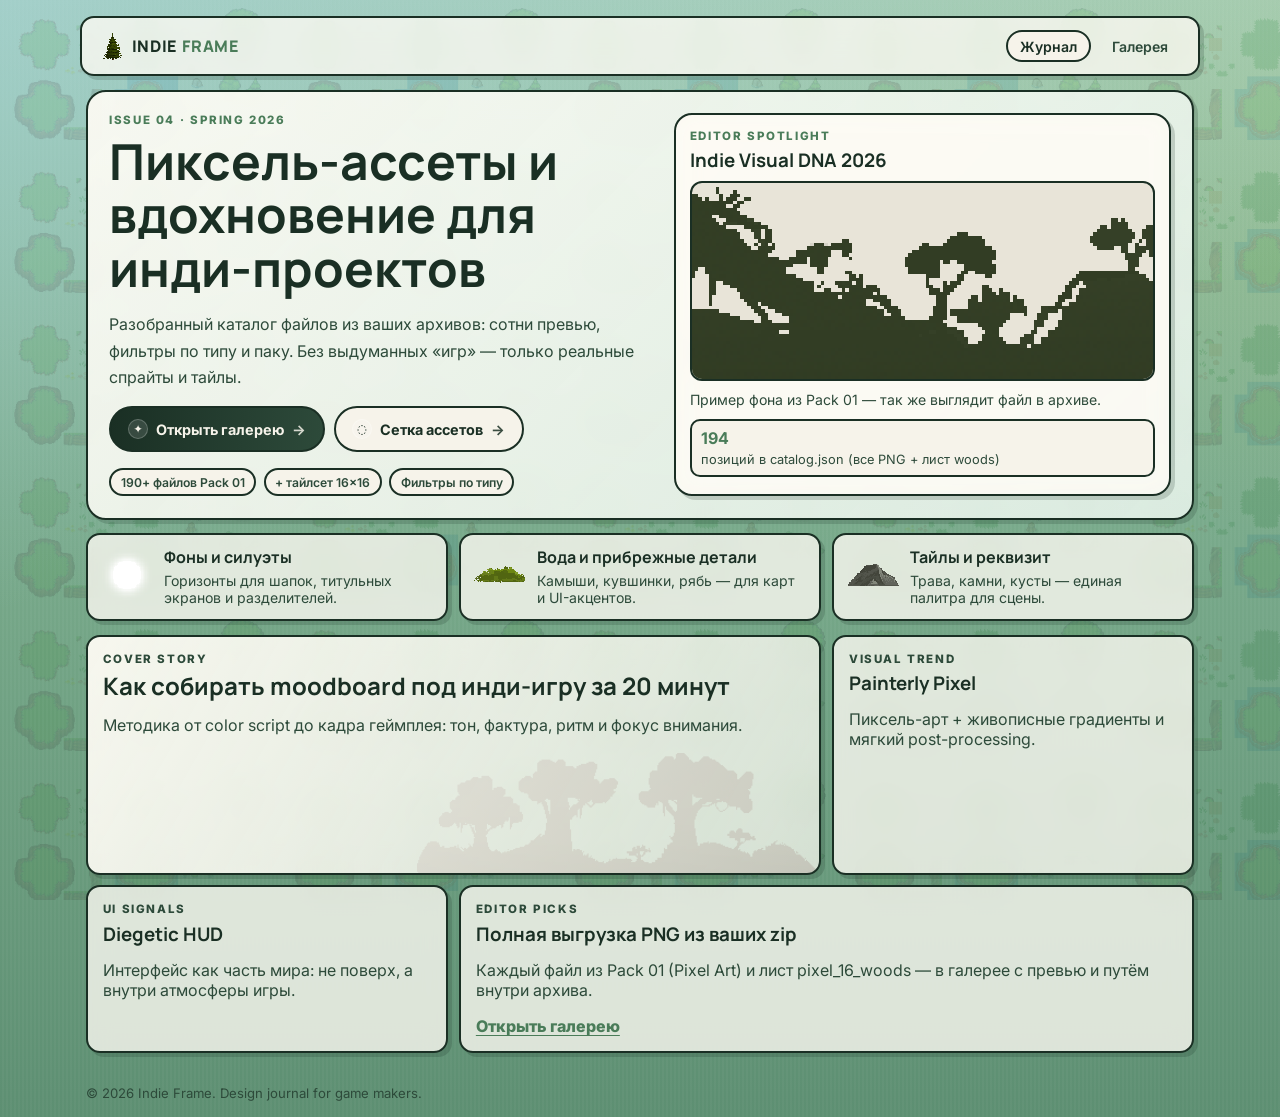
==== commit ee12b2c5: "Full asset gallery: 193 Pack01 PNGs + woods, catalog.json" ====
--- a/index.html
+++ b/index.html
@@ -6,7 +6,7 @@
     <title>Indie Frame - Журнал вдохновения</title>
     <meta
       name="description"
-      content="Digital-дизайн журнал для инди-разработчиков: референсы, студии, стили и поиск по эпохам."
+      content="Журнал и галерея пиксель-ассетов для инди-разработчиков: ваши паки, честные превью, фильтры."
     />
     <link rel="preconnect" href="https://fonts.googleapis.com" />
     <link rel="preconnect" href="https://fonts.gstatic.com" crossorigin />
@@ -22,8 +22,7 @@
       <a class="brand" href="./index.html">INDIE<span>FRAME</span></a>
       <nav>
         <a class="active" href="./index.html">Журнал</a>
-        <a href="./references.html">Референсы</a>
-        <a href="./studios.html">Студии</a>
+        <a href="./references.html">Галерея</a>
       </nav>
     </header>
 
@@ -31,27 +30,27 @@
       <section class="hero editorial">
         <div>
           <p class="meta">Issue 04 · Spring 2026</p>
-          <h1>Визуальный журнал для инди-разработчиков</h1>
+          <h1>Пиксель-ассеты и вдохновение для инди-проектов</h1>
           <p class="lead">
-            Исследуй лучшие арт-направления, UI-паттерны и атмосферу культовых игр.
-            Используй каталог референсов, чтобы собирать идеи под свой проект.
+            Разобранный каталог файлов из ваших архивов: сотни превью, фильтры по
+            типу и паку. Без выдуманных «игр» — только реальные спрайты и тайлы.
           </p>
           <div class="hero-actions">
             <a class="btn primary cta" href="./references.html">
               <span class="btn-icon" aria-hidden="true">✦</span>
-              <span>Открыть каталог</span>
+              <span>Открыть галерею</span>
               <span class="btn-trail" aria-hidden="true">→</span>
             </a>
-            <a class="btn ghost cta" href="./studios.html">
+            <a class="btn ghost cta" href="./references.html#referenceGrid">
               <span class="btn-icon" aria-hidden="true">◌</span>
-              <span>Изучить студии</span>
+              <span>Сетка ассетов</span>
               <span class="btn-trail" aria-hidden="true">→</span>
             </a>
           </div>
           <div class="hero-proof">
-            <span>4.9/5 rating</span>
-            <span>1200+ references</span>
-            <span>400+ studios</span>
+            <span>190+ файлов Pack 01</span>
+            <span>+ тайлсет 16×16</span>
+            <span>Фильтры по типу</span>
           </div>
         </div>
         <article class="hero-media-card">
@@ -66,10 +65,10 @@
               height="400"
             />
           </div>
-          <p class="muted-text">Тренды: tactile UI, dreamy lighting, graphic minimalism.</p>
+          <p class="muted-text">Пример фона из Pack 01 — так же выглядит файл в архиве.</p>
           <div class="mini-stat">
-            <strong>+24%</strong>
-            <span>скорость поиска референсов с фильтрами</span>
+            <strong>194</strong>
+            <span>позиций в catalog.json (все PNG + лист woods)</span>
           </div>
         </article>
       </section>
@@ -78,22 +77,22 @@
         <article class="quick-card">
           <img src="./assets/img/deco-sun.png" alt="" width="64" height="64" />
           <div>
-            <h4>Поиск по годам</h4>
-            <p>Сравнивай визуальные эпохи и динамику трендов.</p>
+            <h4>Фоны и силуэты</h4>
+            <p>Горизонты для шапок, титульных экранов и разделителей.</p>
           </div>
         </article>
         <article class="quick-card">
           <img src="./assets/img/deco-bush.png" alt="" width="64" height="64" />
           <div>
-            <h4>Поиск по студиям</h4>
-            <p>Изучай подходы команд с сильным art direction.</p>
+            <h4>Вода и прибрежные детали</h4>
+            <p>Камыши, кувшинки, рябь — для карт и UI-акцентов.</p>
           </div>
         </article>
         <article class="quick-card">
           <img src="./assets/img/deco-rock.png" alt="" width="64" height="64" />
           <div>
-            <h4>Поиск по стилям</h4>
-            <p>Собирай moodboard под задачи своего проекта.</p>
+            <h4>Тайлы и реквизит</h4>
+            <p>Трава, камни, кусты — единая палитра для сцены.</p>
           </div>
         </article>
       </section>
@@ -119,12 +118,12 @@
         </article>
         <article class="feature-card wide">
           <p class="meta">Editor Picks</p>
-          <h3>12 референсов, которые помогают придумать уникальный art direction</h3>
+          <h3>Полная выгрузка PNG из ваших zip</h3>
           <p>
-            От low-poly dreamscape до gothic metroidvania - смотри подборку в
-            каталоге с фильтрами по годам, студиям и стилям.
+            Каждый файл из Pack 01 (Pixel Art) и лист pixel_16_woods — в галерее с
+            превью и путём внутри архива.
           </p>
-          <a class="link-inline" href="./references.html">Перейти к подборке</a>
+          <a class="link-inline" href="./references.html">Открыть галерею</a>
         </article>
       </section>
     </main>
--- a/styles.css
+++ b/styles.css
@@ -515,7 +515,7 @@
   border-radius: 14px;
   padding: 0.75rem;
   display: grid;
-  grid-template-columns: 2fr repeat(3, 1fr);
+  grid-template-columns: 2fr 1fr 1fr;
   gap: 0.55rem;
 }
 
@@ -677,6 +677,17 @@
   font-size: 0.82rem;
 }
 
+.catalog-loading {
+  margin: 0.5rem 0 0;
+  color: var(--ink-soft);
+  font-size: 0.88rem;
+  font-weight: 600;
+}
+
+.catalog-loading[hidden] {
+  display: none;
+}
+
 @media (max-width: 980px) {
   .hero.editorial {
     grid-template-columns: 1fr;
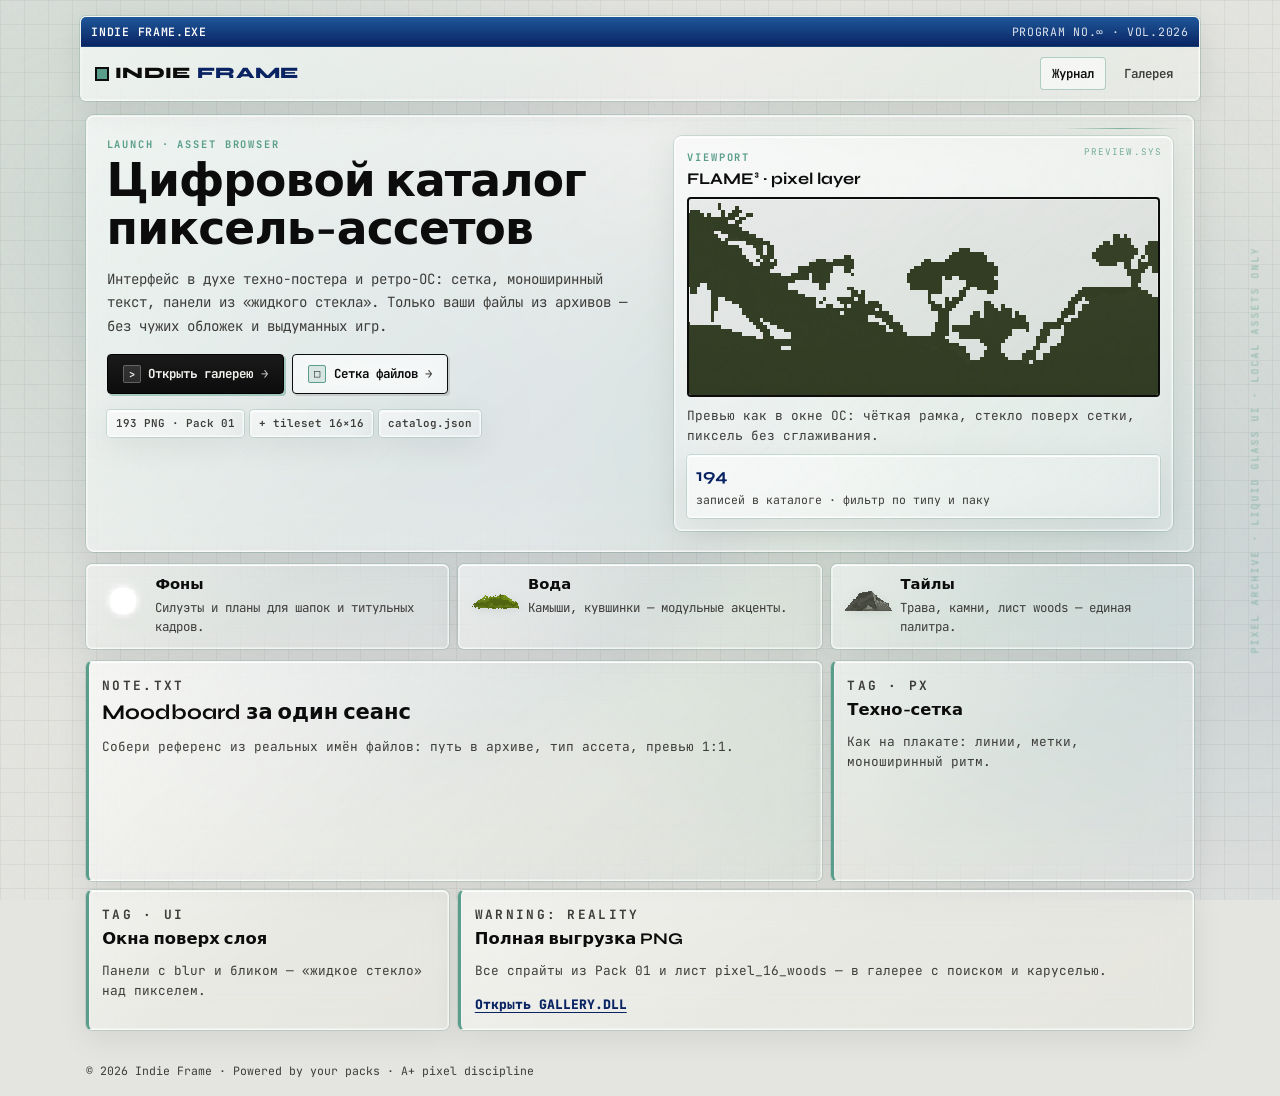
==== commit 774d7cc7: "Redesign: technical grid, retro OS chrome, liquid glass UI Made-with: Cursor" ====
--- a/index.html
+++ b/index.html
@@ -3,59 +3,73 @@
   <head>
     <meta charset="UTF-8" />
     <meta name="viewport" content="width=device-width, initial-scale=1.0" />
-    <title>Indie Frame - Журнал вдохновения</title>
+    <title>Indie Frame — ASSET.SYS</title>
     <meta
       name="description"
-      content="Журнал и галерея пиксель-ассетов для инди-разработчиков: ваши паки, честные превью, фильтры."
+      content="Техно-журнал и галерея пиксель-ассетов: сетка, стекло, каталог файлов."
     />
     <link rel="preconnect" href="https://fonts.googleapis.com" />
     <link rel="preconnect" href="https://fonts.gstatic.com" crossorigin />
     <link
-      href="https://fonts.googleapis.com/css2?family=Inter:wght@400;500;700;900&family=Manrope:wght@600;700;800&display=swap"
+      href="https://fonts.googleapis.com/css2?family=JetBrains+Mono:ital,wght@0,400;0,600;0,700;1,400&family=Syne:wght@500;600;700;800&display=swap"
       rel="stylesheet"
     />
     <link rel="stylesheet" href="./styles.css" />
   </head>
   <body>
+    <div class="ambient" aria-hidden="true">
+      <div class="ambient__grid"></div>
+      <div class="ambient__liquid"></div>
+      <div class="ambient__liquid ambient__liquid--2"></div>
+    </div>
     <div class="grain"></div>
+    <p class="tech-sidenote">Pixel archive · liquid glass UI · local assets only</p>
+
     <header class="topbar">
-      <a class="brand" href="./index.html">INDIE<span>FRAME</span></a>
-      <nav>
-        <a class="active" href="./index.html">Журнал</a>
-        <a href="./references.html">Галерея</a>
-      </nav>
+      <div class="topbar__title">
+        INDIE FRAME.EXE
+        <span>PROGRAM NO.∞ · VOL.2026</span>
+      </div>
+      <div class="topbar__body">
+        <a class="brand" href="./index.html">INDIE<span>FRAME</span></a>
+        <nav>
+          <a class="active" href="./index.html">Журнал</a>
+          <a href="./references.html">Галерея</a>
+        </nav>
+      </div>
     </header>
 
     <main class="page">
       <section class="hero editorial">
         <div>
-          <p class="meta">Issue 04 · Spring 2026</p>
-          <h1>Пиксель-ассеты и вдохновение для инди-проектов</h1>
+          <p class="meta">Launch · asset browser</p>
+          <h1>Цифровой каталог пиксель-ассетов</h1>
           <p class="lead">
-            Разобранный каталог файлов из ваших архивов: сотни превью, фильтры по
-            типу и паку. Без выдуманных «игр» — только реальные спрайты и тайлы.
+            Интерфейс в духе техно-постера и ретро-ОС: сетка, моноширинный текст,
+            панели из «жидкого стекла». Только ваши файлы из архивов — без чужих
+            обложек и выдуманных игр.
           </p>
           <div class="hero-actions">
             <a class="btn primary cta" href="./references.html">
-              <span class="btn-icon" aria-hidden="true">✦</span>
+              <span class="btn-icon" aria-hidden="true">&gt;</span>
               <span>Открыть галерею</span>
               <span class="btn-trail" aria-hidden="true">→</span>
             </a>
             <a class="btn ghost cta" href="./references.html#referenceGrid">
-              <span class="btn-icon" aria-hidden="true">◌</span>
-              <span>Сетка ассетов</span>
+              <span class="btn-icon" aria-hidden="true">□</span>
+              <span>Сетка файлов</span>
               <span class="btn-trail" aria-hidden="true">→</span>
             </a>
           </div>
           <div class="hero-proof">
-            <span>190+ файлов Pack 01</span>
-            <span>+ тайлсет 16×16</span>
-            <span>Фильтры по типу</span>
+            <span>193 PNG · Pack 01</span>
+            <span>+ tileset 16×16</span>
+            <span>catalog.json</span>
           </div>
         </div>
         <article class="hero-media-card">
-          <p class="meta">Editor spotlight</p>
-          <h3>Indie Visual DNA 2026</h3>
+          <p class="meta">Viewport</p>
+          <h3>FLAME³ · pixel layer</h3>
           <div class="media-preview">
             <img
               class="pixel-art"
@@ -65,10 +79,13 @@
               height="400"
             />
           </div>
-          <p class="muted-text">Пример фона из Pack 01 — так же выглядит файл в архиве.</p>
+          <p class="muted-text">
+            Превью как в окне ОС: чёткая рамка, стекло поверх сетки, пиксель без
+            сглаживания.
+          </p>
           <div class="mini-stat">
             <strong>194</strong>
-            <span>позиций в catalog.json (все PNG + лист woods)</span>
+            <span>записей в каталоге · фильтр по типу и паку</span>
           </div>
         </article>
       </section>
@@ -77,59 +94,59 @@
         <article class="quick-card">
           <img src="./assets/img/deco-sun.png" alt="" width="64" height="64" />
           <div>
-            <h4>Фоны и силуэты</h4>
-            <p>Горизонты для шапок, титульных экранов и разделителей.</p>
+            <h4>Фоны</h4>
+            <p>Силуэты и планы для шапок и титульных кадров.</p>
           </div>
         </article>
         <article class="quick-card">
           <img src="./assets/img/deco-bush.png" alt="" width="64" height="64" />
           <div>
-            <h4>Вода и прибрежные детали</h4>
-            <p>Камыши, кувшинки, рябь — для карт и UI-акцентов.</p>
+            <h4>Вода</h4>
+            <p>Камыши, кувшинки — модульные акценты.</p>
           </div>
         </article>
         <article class="quick-card">
           <img src="./assets/img/deco-rock.png" alt="" width="64" height="64" />
           <div>
-            <h4>Тайлы и реквизит</h4>
-            <p>Трава, камни, кусты — единая палитра для сцены.</p>
+            <h4>Тайлы</h4>
+            <p>Трава, камни, лист woods — единая палитра.</p>
           </div>
         </article>
       </section>
 
       <section class="mag-grid">
         <article class="feature-card cover">
-          <p class="meta">Cover Story</p>
-          <h2>Как собирать moodboard под инди-игру за 20 минут</h2>
+          <p class="meta">Note.txt</p>
+          <h2>Moodboard за один сеанс</h2>
           <p>
-            Методика от color script до кадра геймплея: тон, фактура, ритм и
-            фокус внимания.
+            Собери референс из реальных имён файлов: путь в архиве, тип ассета,
+            превью 1:1.
           </p>
         </article>
         <article class="feature-card">
-          <p class="meta">Visual Trend</p>
-          <h3>Painterly Pixel</h3>
-          <p>Пиксель-арт + живописные градиенты и мягкий post-processing.</p>
+          <p class="meta">Tag · PX</p>
+          <h3>Техно-сетка</h3>
+          <p>Как на плакате: линии, метки, моноширинный ритм.</p>
         </article>
         <article class="feature-card">
-          <p class="meta">UI Signals</p>
-          <h3>Diegetic HUD</h3>
-          <p>Интерфейс как часть мира: не поверх, а внутри атмосферы игры.</p>
+          <p class="meta">Tag · UI</p>
+          <h3>Окна поверх слоя</h3>
+          <p>Панели с blur и бликом — «жидкое стекло» над пикселем.</p>
         </article>
         <article class="feature-card wide">
-          <p class="meta">Editor Picks</p>
-          <h3>Полная выгрузка PNG из ваших zip</h3>
+          <p class="meta">WARNING: REALITY</p>
+          <h3>Полная выгрузка PNG</h3>
           <p>
-            Каждый файл из Pack 01 (Pixel Art) и лист pixel_16_woods — в галерее с
-            превью и путём внутри архива.
+            Все спрайты из Pack 01 и лист pixel_16_woods — в галерее с поиском и
+            каруселью.
           </p>
-          <a class="link-inline" href="./references.html">Открыть галерею</a>
+          <a class="link-inline" href="./references.html">Открыть GALLERY.DLL</a>
         </article>
       </section>
     </main>
 
     <footer class="footer">
-      <p>© 2026 Indie Frame. Design journal for game makers.</p>
+      <p>© 2026 Indie Frame · Powered by your packs · A+ pixel discipline</p>
     </footer>
   </body>
 </html>
--- a/styles.css
+++ b/styles.css
@@ -1,73 +1,140 @@
+/* Indie Frame — technical grid + retro OS + liquid glass */
+
 :root {
-  --ink: #1a2f24;
-  --ink-soft: #2d4a3a;
-  --cream: #f6f3ea;
-  --cream-dark: #e8e4d8;
-  --moss: #4a7c59;
-  --moss-light: #7cb88a;
-  --sky: #a8d4e6;
-  --sun: #e8c547;
-  --panel: rgba(255, 252, 245, 0.78);
-  --line: rgba(26, 47, 36, 0.22);
-  --shadow-pixel: 4px 4px 0 rgba(26, 47, 36, 0.18);
+  --bg: #e4e4e0;
+  --bg-deep: #d8d8d2;
+  --ink: #0c0c0c;
+  --ink-muted: #3d3d3a;
+  --mint: #5a9d8a;
+  --mint-bright: #6bc4a8;
+  --mint-glow: rgba(90, 157, 138, 0.45);
+  --win-blue: #0a2463;
+  --win-blue-mid: #1e5799;
+  --glass-bg: linear-gradient(
+    145deg,
+    rgba(255, 255, 255, 0.52) 0%,
+    rgba(255, 255, 255, 0.18) 48%,
+    rgba(255, 255, 255, 0.08) 100%
+  );
+  --glass-border: rgba(255, 255, 255, 0.65);
+  --glass-edge: rgba(90, 157, 138, 0.22);
+  --shadow-soft: 0 8px 32px rgba(12, 12, 12, 0.08);
+  --shadow-inset: inset 0 1px 0 rgba(255, 255, 255, 0.85),
+    inset 0 0 0 1px rgba(255, 255, 255, 0.35);
 }
 
 * {
   box-sizing: border-box;
 }
 
+html {
+  scroll-behavior: smooth;
+}
+
 body {
   margin: 0;
-  font-family: Inter, system-ui, sans-serif;
+  font-family: "JetBrains Mono", ui-monospace, monospace;
+  font-size: 0.875rem;
   color: var(--ink);
-  background-color: #8fb89a;
-  background-image:
-    linear-gradient(165deg, rgba(168, 212, 230, 0.55) 0%, transparent 42%),
-    linear-gradient(200deg, rgba(232, 197, 71, 0.12) 0%, transparent 35%),
-    repeating-linear-gradient(
-      90deg,
-      transparent,
-      transparent 2px,
-      rgba(255, 255, 255, 0.03) 2px,
-      rgba(255, 255, 255, 0.03) 4px
-    ),
-    linear-gradient(180deg, #9bc9a8 0%, #7aab8c 45%, #5d8f72 100%);
+  background: var(--bg);
   min-height: 100vh;
-}
-
-body::before {
-  content: "";
+  line-height: 1.55;
+}
+
+/* Ambient: blueprint grid + liquid gradient */
+.ambient {
   position: fixed;
   inset: 0;
   pointer-events: none;
-  opacity: 0.14;
-  background-image: url("./assets/img/woods-tileset.png");
-  background-size: 280px auto;
-  background-repeat: repeat;
+  z-index: 0;
+  overflow: hidden;
+}
+
+.ambient__grid {
+  position: absolute;
+  inset: 0;
+  background-color: var(--bg);
+  background-image:
+    linear-gradient(rgba(0, 0, 0, 0.045) 1px, transparent 1px),
+    linear-gradient(90deg, rgba(0, 0, 0, 0.045) 1px, transparent 1px);
+  background-size: 24px 24px;
+}
+
+.ambient__liquid {
+  position: absolute;
+  width: 85vmax;
+  height: 85vmax;
+  left: -20%;
+  top: -25%;
+  border-radius: 42% 58% 62% 38% / 48% 42% 58% 52%;
+  background: radial-gradient(
+    ellipse at 35% 40%,
+    rgba(90, 157, 138, 0.18),
+    transparent 55%
+  ),
+    radial-gradient(
+      ellipse at 70% 60%,
+      rgba(30, 87, 153, 0.1),
+      transparent 50%
+    );
+  filter: blur(28px);
+  opacity: 0.9;
+  animation: liquidMorph 22s ease-in-out infinite;
+}
+
+.ambient__liquid--2 {
+  left: auto;
+  right: -30%;
+  top: auto;
+  bottom: -20%;
+  animation-delay: -11s;
+  animation-duration: 26s;
+}
+
+@keyframes liquidMorph {
+  0%,
+  100% {
+    transform: translate(0, 0) rotate(0deg) scale(1);
+    border-radius: 42% 58% 62% 38% / 48% 42% 58% 52%;
+  }
+  33% {
+    transform: translate(4%, 3%) rotate(4deg) scale(1.03);
+    border-radius: 58% 42% 38% 62% / 52% 48% 42% 58%;
+  }
+  66% {
+    transform: translate(-3%, 2%) rotate(-3deg) scale(0.98);
+    border-radius: 48% 52% 48% 52% / 42% 58% 42% 58%;
+  }
+}
+
+.grain {
+  position: fixed;
+  inset: 0;
+  pointer-events: none;
+  z-index: 1;
+  opacity: 0.04;
+  background-image: url("data:image/svg+xml,%3Csvg viewBox='0 0 256 256' xmlns='http://www.w3.org/2000/svg'%3E%3Cfilter id='n'%3E%3CfeTurbulence type='fractalNoise' baseFrequency='0.9' numOctaves='4' stitchTiles='stitch'/%3E%3C/filter%3E%3Crect width='100%25' height='100%25' filter='url(%23n)'/%3E%3C/svg%3E");
   mix-blend-mode: multiply;
+}
+
+/* Liquid glass surface */
+.glass-surface {
+  background: var(--glass-bg);
+  backdrop-filter: blur(20px) saturate(165%);
+  -webkit-backdrop-filter: blur(20px) saturate(165%);
+  border: 1px solid var(--glass-border);
+  box-shadow: var(--shadow-soft), var(--shadow-inset);
+}
+
+.glass-surface--mint {
+  box-shadow: var(--shadow-soft), var(--shadow-inset),
+    0 0 0 1px var(--glass-edge);
 }
 
 .pixel-art {
   image-rendering: pixelated;
   image-rendering: -moz-crisp-edges;
   image-rendering: crisp-edges;
-}
-
-.grain {
-  position: fixed;
-  inset: 0;
-  pointer-events: none;
-  opacity: 0.06;
-  background-image: radial-gradient(rgba(255, 255, 255, 0.7) 0.5px, transparent 0.5px);
-  background-size: 2px 2px;
-}
-
-.pixel-panel {
-  background: var(--panel);
-  border: 2px solid var(--ink);
-  border-radius: 14px;
-  box-shadow: var(--shadow-pixel);
-  backdrop-filter: blur(10px);
 }
 
 .topbar,
@@ -76,70 +143,105 @@
 .page-header,
 .filters,
 .ref-card,
-.studio-card,
 .quick-card,
 .hero-media-card,
-.carousel-track-wrap {
-  background: var(--panel);
-  border: 2px solid var(--ink);
-  border-radius: 14px;
-  box-shadow: var(--shadow-pixel);
-  backdrop-filter: blur(12px);
-}
-
+.carousel-track-wrap,
+.carousel-caption,
+.mini-stat,
+.hero-proof span {
+  background: var(--glass-bg);
+  backdrop-filter: blur(22px) saturate(170%);
+  -webkit-backdrop-filter: blur(22px) saturate(170%);
+  border: 1px solid var(--glass-border);
+  box-shadow: var(--shadow-soft), var(--shadow-inset), 0 0 0 1px var(--glass-edge);
+}
+
+/* OS-style title strip (retro window) */
 .topbar {
   max-width: 1120px;
   margin: 1rem auto 0;
-  padding: 0.75rem 1rem;
+  padding: 0;
+  display: flex;
+  flex-direction: column;
+  border-radius: 6px;
+  overflow: hidden;
+  position: relative;
+  z-index: 2;
+}
+
+.topbar__title {
+  display: flex;
+  align-items: center;
+  justify-content: space-between;
+  gap: 0.75rem;
+  padding: 0.35rem 0.65rem;
+  background: linear-gradient(180deg, var(--win-blue-mid) 0%, var(--win-blue) 100%);
+  color: #fff;
+  font-size: 0.72rem;
+  font-weight: 600;
+  letter-spacing: 0.06em;
+  text-transform: uppercase;
+  border-bottom: 1px solid rgba(0, 0, 0, 0.25);
+}
+
+.topbar__title span {
+  opacity: 0.85;
+  font-weight: 400;
+}
+
+.topbar__body {
   display: flex;
   justify-content: space-between;
   align-items: center;
-  position: relative;
-  z-index: 2;
+  padding: 0.65rem 0.85rem;
+  background: rgba(255, 255, 255, 0.25);
 }
 
 .brand {
   text-decoration: none;
   color: var(--ink);
-  font-family: Manrope, system-ui, sans-serif;
+  font-family: Syne, system-ui, sans-serif;
   font-weight: 800;
-  letter-spacing: 0.04em;
+  font-size: 1rem;
+  letter-spacing: 0.02em;
   display: inline-flex;
   align-items: center;
-  gap: 0.35rem;
+  gap: 0.4rem;
 }
 
 .brand::before {
   content: "";
-  width: 28px;
-  height: 28px;
-  background: url("./assets/img/deco-pine.png") center / contain no-repeat;
+  width: 10px;
+  height: 10px;
+  background: var(--mint);
+  border: 2px solid var(--ink);
   image-rendering: pixelated;
 }
 
 .brand span {
-  color: var(--moss);
+  color: var(--win-blue);
 }
 
 nav {
   display: flex;
-  gap: 0.45rem;
+  gap: 0.35rem;
 }
 
 nav a {
   text-decoration: none;
-  color: var(--ink-soft);
-  padding: 0.35rem 0.75rem;
-  border-radius: 999px;
-  border: 2px solid transparent;
-  font-size: 0.88rem;
+  color: var(--ink-muted);
+  padding: 0.35rem 0.7rem;
+  font-size: 0.78rem;
   font-weight: 600;
+  border: 1px solid transparent;
+  border-radius: 4px;
+  transition: background 0.15s ease, border-color 0.15s ease, color 0.15s ease;
 }
 
 nav a:hover,
 nav a.active {
-  background: var(--cream);
-  border-color: var(--ink);
+  background: rgba(255, 255, 255, 0.55);
+  border-color: rgba(90, 157, 138, 0.45);
   color: var(--ink);
 }
 
@@ -151,161 +253,206 @@
   z-index: 1;
 }
 
+.tech-sidenote {
+  position: fixed;
+  right: 0.5rem;
+  top: 50%;
+  transform: translateY(-50%) rotate(180deg);
+  writing-mode: vertical-rl;
+  font-size: 0.62rem;
+  letter-spacing: 0.2em;
+  text-transform: uppercase;
+  color: var(--mint);
+  opacity: 0.55;
+  z-index: 1;
+  max-height: 60vh;
+  pointer-events: none;
+}
+
 .hero.editorial {
-  border-radius: 20px;
-  padding: 1.35rem;
+  border-radius: 8px;
+  padding: 1.25rem;
   display: grid;
   grid-template-columns: 1.05fr 0.95fr;
   gap: 1rem;
-  background:
-    linear-gradient(135deg, rgba(255, 252, 245, 0.92), rgba(232, 244, 236, 0.88)),
-    url("./assets/img/ref-bg-02.png") right 12% center / min(52%, 420px) no-repeat;
+  position: relative;
+  background: linear-gradient(
+      135deg,
+      rgba(255, 255, 255, 0.38) 0%,
+      rgba(255, 255, 255, 0.12) 100%
+    ),
+    var(--glass-bg);
+}
+
+.hero.editorial::before {
+  content: "";
+  position: absolute;
+  top: 0.75rem;
+  right: 0.75rem;
+  width: 120px;
+  height: 1px;
+  background: linear-gradient(90deg, transparent, var(--mint), transparent);
+  opacity: 0.7;
+  pointer-events: none;
 }
 
 .meta {
   margin: 0;
-  color: var(--moss);
-  font-size: 0.72rem;
-  letter-spacing: 0.14em;
+  color: var(--mint);
+  font-size: 0.65rem;
+  letter-spacing: 0.18em;
   text-transform: uppercase;
-  font-weight: 800;
+  font-weight: 700;
 }
 
 h1,
 h2,
 h3,
 h4 {
-  margin: 0.45rem 0 0.65rem;
-  font-family: Manrope, system-ui, sans-serif;
+  margin: 0.4rem 0 0.55rem;
+  font-family: Syne, system-ui, sans-serif;
   color: var(--ink);
-  line-height: 1.08;
+  line-height: 1.05;
+  font-weight: 700;
 }
 
 h1 {
-  font-size: clamp(1.85rem, 4.5vw, 3.1rem);
-  max-width: 640px;
+  font-size: clamp(1.75rem, 4.2vw, 2.85rem);
+  max-width: 620px;
+  letter-spacing: -0.02em;
 }
 
 .lead {
-  color: var(--ink-soft);
-  max-width: 560px;
+  color: var(--ink-muted);
+  max-width: 540px;
   line-height: 1.65;
-  font-size: 1rem;
+  font-size: 0.88rem;
 }
 
 .hero-actions {
   display: flex;
   flex-wrap: wrap;
-  gap: 0.55rem;
+  gap: 0.5rem;
   margin-top: 1rem;
 }
 
 .btn {
   text-decoration: none;
-  border-radius: 999px;
-  padding: 0.68rem 1.05rem;
-  border: 2px solid var(--ink);
+  border-radius: 4px;
+  padding: 0.58rem 0.95rem;
+  border: 1px solid var(--ink);
   color: var(--ink);
-  font-size: 0.9rem;
+  font-size: 0.78rem;
   font-weight: 700;
-  background: var(--cream);
+  font-family: inherit;
+  background: rgba(255, 255, 255, 0.45);
+  backdrop-filter: blur(12px);
   display: inline-flex;
   align-items: center;
-  gap: 0.5rem;
+  gap: 0.45rem;
   position: relative;
   overflow: hidden;
-  transition: transform 200ms ease, box-shadow 200ms ease;
+  box-shadow: 2px 2px 0 rgba(12, 12, 12, 0.12);
+  transition: transform 0.18s ease, box-shadow 0.18s ease;
 }
 
 .btn::before {
   content: "";
   position: absolute;
-  inset: -120% auto -120% -35%;
-  width: 32%;
-  background: linear-gradient(90deg, transparent, rgba(255, 255, 255, 0.45), transparent);
-  transform: rotate(16deg) translateX(-280%);
-  transition: transform 480ms ease;
+  inset: -100% auto -100% -30%;
+  width: 28%;
+  background: linear-gradient(90deg, transparent, rgba(255, 255, 255, 0.5), transparent);
+  transform: skewX(-12deg) translateX(-200%);
+  transition: transform 0.45s ease;
 }
 
 .btn:hover::before {
-  transform: rotate(16deg) translateX(380%);
+  transform: skewX(-12deg) translateX(380%);
 }
 
 .btn:hover {
-  transform: translate(-2px, -2px);
-  box-shadow: 6px 6px 0 rgba(26, 47, 36, 0.2);
+  transform: translate(-1px, -1px);
+  box-shadow: 4px 4px 0 rgba(90, 157, 138, 0.35);
 }
 
 .btn.primary {
-  background: linear-gradient(95deg, #1a2f24, #2d4a3a);
-  color: var(--cream);
+  background: linear-gradient(180deg, #1a1a1a 0%, #0c0c0c 100%);
+  color: #f0f0ec;
+  border-color: #000;
+  box-shadow: 2px 2px 0 var(--mint-glow);
 }
 
 .btn.small {
   cursor: pointer;
-  padding: 0.42rem 0.78rem;
-  font-size: 0.8rem;
+  padding: 0.38rem 0.65rem;
+  font-size: 0.72rem;
 }
 
 .cta .btn-icon {
-  width: 1.25rem;
-  height: 1.25rem;
+  width: 1.15rem;
+  height: 1.15rem;
   display: inline-flex;
   align-items: center;
   justify-content: center;
-  border-radius: 999px;
-  font-size: 0.72rem;
-  background: rgba(255, 255, 255, 0.15);
-  border: 1px solid rgba(255, 255, 255, 0.28);
-  transition: transform 200ms ease;
+  border-radius: 2px;
+  font-size: 0.65rem;
+  background: rgba(90, 157, 138, 0.2);
+  border: 1px solid var(--mint);
 }
 
 .cta .btn-trail {
-  transition: transform 200ms ease;
-  opacity: 0.85;
-}
-
-.cta:hover .btn-icon {
-  transform: scale(1.06) rotate(-6deg);
+  transition: transform 0.18s ease;
+  opacity: 0.8;
 }
 
 .cta:hover .btn-trail {
-  transform: translateX(4px);
+  transform: translateX(3px);
 }
 
 .btn.primary .btn-icon {
   background: rgba(255, 255, 255, 0.12);
-  border-color: rgba(255, 255, 255, 0.22);
+  border-color: rgba(255, 255, 255, 0.25);
 }
 
 .hero-proof {
   display: flex;
   flex-wrap: wrap;
-  gap: 0.45rem;
+  gap: 0.4rem;
   margin-top: 1rem;
 }
 
 .hero-proof span {
-  background: var(--cream);
-  border: 2px solid var(--ink);
-  border-radius: 999px;
-  padding: 0.28rem 0.6rem;
-  font-size: 0.76rem;
+  border-radius: 4px;
+  padding: 0.25rem 0.5rem;
+  font-size: 0.68rem;
   font-weight: 600;
-  color: var(--ink-soft);
+  color: var(--ink-muted);
 }
 
 .hero-media-card {
-  border-radius: 18px;
-  padding: 0.85rem;
+  border-radius: 8px;
+  padding: 0.75rem;
+  position: relative;
+}
+
+.hero-media-card::before {
+  content: "PREVIEW.SYS";
+  position: absolute;
+  top: 0.5rem;
+  right: 0.65rem;
+  font-size: 0.58rem;
+  letter-spacing: 0.12em;
+  color: var(--mint);
+  opacity: 0.8;
 }
 
 .media-preview {
-  border-radius: 12px;
+  border-radius: 4px;
   height: 200px;
   border: 2px solid var(--ink);
   overflow: hidden;
-  background: var(--cream-dark);
+  background: rgba(0, 0, 0, 0.06);
+  box-shadow: inset 0 0 0 1px rgba(255, 255, 255, 0.4);
 }
 
 .media-preview img {
@@ -316,85 +463,91 @@
 }
 
 .muted-text {
-  color: var(--ink-soft);
-  margin: 0.65rem 0;
-  font-size: 0.88rem;
+  color: var(--ink-muted);
+  margin: 0.55rem 0;
+  font-size: 0.8rem;
 }
 
 .mini-stat {
-  border: 2px solid var(--ink);
-  border-radius: 10px;
-  padding: 0.45rem 0.55rem;
-  background: var(--cream);
+  border-radius: 4px;
+  padding: 0.4rem 0.5rem;
 }
 
 .mini-stat strong {
   display: block;
-  color: var(--moss);
+  color: var(--win-blue);
+  font-family: Syne, sans-serif;
+  font-size: 1.1rem;
 }
 
 .mini-stat span {
-  color: var(--ink-soft);
-  font-size: 0.8rem;
+  color: var(--ink-muted);
+  font-size: 0.72rem;
 }
 
 .quick-cards {
-  margin-top: 0.85rem;
+  margin-top: 0.75rem;
   display: grid;
   grid-template-columns: repeat(3, 1fr);
-  gap: 0.65rem;
+  gap: 0.55rem;
 }
 
 .quick-card {
-  border-radius: 14px;
-  padding: 0.85rem;
+  border-radius: 6px;
+  padding: 0.75rem;
   display: grid;
-  grid-template-columns: 52px 1fr;
-  gap: 0.65rem;
+  grid-template-columns: 48px 1fr;
+  gap: 0.55rem;
   align-items: start;
 }
 
 .quick-card img {
-  width: 52px;
-  height: 52px;
+  width: 48px;
+  height: 48px;
   object-fit: contain;
   image-rendering: pixelated;
+  filter: drop-shadow(0 2px 4px rgba(0, 0, 0, 0.08));
 }
 
 .quick-card h4 {
-  margin: 0 0 0.35rem;
-  font-size: 1rem;
+  margin: 0 0 0.3rem;
+  font-size: 0.92rem;
 }
 
 .quick-card p {
   margin: 0;
-  color: var(--ink-soft);
-  font-size: 0.88rem;
+  color: var(--ink-muted);
+  font-size: 0.78rem;
 }
 
 .mag-grid {
-  margin-top: 0.85rem;
+  margin-top: 0.75rem;
   display: grid;
   grid-template-columns: repeat(12, 1fr);
-  gap: 0.65rem;
+  gap: 0.55rem;
 }
 
 .feature-card {
   grid-column: span 4;
-  border-radius: 14px;
-  padding: 0.95rem;
+  border-radius: 6px;
+  padding: 0.85rem;
+  border-left: 3px solid var(--mint);
 }
 
 .feature-card p {
-  color: var(--ink-soft);
+  color: var(--ink-muted);
+  font-size: 0.8rem;
 }
 
 .feature-card.cover {
   grid-column: span 8;
-  min-height: 240px;
-  background:
-    linear-gradient(120deg, rgba(255, 252, 245, 0.94), rgba(255, 252, 245, 0.72)),
-    url("./assets/img/ref-bg-01.png") right bottom / 55% no-repeat;
+  min-height: 220px;
+  background: linear-gradient(
+      125deg,
+      rgba(255, 255, 255, 0.35) 0%,
+      rgba(90, 157, 138, 0.06) 100%
+    ),
+    var(--glass-bg);
 }
 
 .feature-card.wide {
@@ -402,43 +555,45 @@
 }
 
 .link-inline {
-  color: var(--moss);
+  color: var(--win-blue);
   font-weight: 800;
   text-decoration: underline;
   text-underline-offset: 3px;
+  font-size: 0.82rem;
 }
 
 .page-header {
-  border-radius: 16px;
-  padding: 1.1rem;
+  border-radius: 8px;
+  padding: 1rem;
 }
 
 .carousel {
-  margin-top: 0.75rem;
+  margin-top: 0.65rem;
 }
 
 .carousel-frame {
   display: grid;
   grid-template-columns: auto 1fr auto;
-  gap: 0.5rem;
+  gap: 0.45rem;
   align-items: center;
 }
 
 .carousel-track-wrap {
   overflow: hidden;
-  border-radius: 14px;
+  border-radius: 6px;
+  border: 2px solid var(--ink);
 }
 
 .carousel-track {
   display: flex;
-  transition: transform 360ms ease;
+  transition: transform 360ms cubic-bezier(0.22, 1, 0.36, 1);
 }
 
 .carousel-slide {
   min-width: 100%;
   position: relative;
-  height: 300px;
-  background: var(--ink);
+  height: 280px;
+  background: #1a1a18;
 }
 
 .carousel-slide img {
@@ -447,130 +602,144 @@
   object-fit: cover;
   object-position: center;
   display: block;
+  opacity: 0.95;
 }
 
 .carousel-caption {
   position: absolute;
-  left: 0.75rem;
-  right: 0.75rem;
-  bottom: 0.75rem;
-  border-radius: 10px;
-  background: rgba(246, 243, 234, 0.92);
-  border: 2px solid var(--ink);
-  color: var(--ink);
-  padding: 0.55rem 0.65rem;
-  box-shadow: var(--shadow-pixel);
+  left: 0.65rem;
+  right: 0.65rem;
+  bottom: 0.65rem;
+  border-radius: 6px;
+  padding: 0.5rem 0.6rem;
 }
 
 .carousel-caption h4 {
-  margin: 0 0 0.25rem;
+  margin: 0 0 0.2rem;
+  font-size: 0.95rem;
 }
 
 .carousel-caption p {
   margin: 0;
-  color: var(--ink-soft);
-  font-size: 0.84rem;
+  color: var(--ink-muted);
+  font-size: 0.74rem;
 }
 
 .carousel-btn {
   border: 2px solid var(--ink);
-  background: var(--cream);
-  border-radius: 999px;
-  width: 2.35rem;
-  height: 2.35rem;
+  background: rgba(255, 255, 255, 0.5);
+  backdrop-filter: blur(10px);
+  border-radius: 4px;
+  width: 2.2rem;
+  height: 2.2rem;
   cursor: pointer;
   color: var(--ink);
-  font-size: 1rem;
+  font-size: 0.95rem;
   font-weight: 800;
+  transition: transform 0.15s ease, box-shadow 0.15s ease;
 }
 
 .carousel-btn:hover {
   transform: translate(-1px, -1px);
-  box-shadow: 4px 4px 0 rgba(26, 47, 36, 0.2);
+  box-shadow: 3px 3px 0 var(--mint-glow);
 }
 
 .carousel-dots {
   display: flex;
-  gap: 0.35rem;
+  gap: 0.3rem;
   justify-content: center;
-  margin-top: 0.4rem;
+  margin-top: 0.35rem;
 }
 
 .carousel-dots button {
-  width: 0.55rem;
-  height: 0.55rem;
-  border-radius: 999px;
-  border: 2px solid var(--ink);
-  background: var(--cream-dark);
+  width: 0.45rem;
+  height: 0.45rem;
+  border-radius: 1px;
+  border: 1px solid var(--ink);
+  background: rgba(255, 255, 255, 0.5);
   cursor: pointer;
   padding: 0;
+  transition: background 0.15s ease, transform 0.15s ease;
 }
 
 .carousel-dots button.active {
-  background: var(--moss);
+  background: var(--mint);
+  transform: scaleY(1.4);
 }
 
 .filters {
-  margin-top: 0.75rem;
-  border-radius: 14px;
-  padding: 0.75rem;
+  margin-top: 0.65rem;
+  border-radius: 6px;
+  padding: 0.7rem;
   display: grid;
   grid-template-columns: 2fr 1fr 1fr;
-  gap: 0.55rem;
+  gap: 0.5rem;
 }
 
 .filters label {
   display: grid;
-  gap: 0.3rem;
-  color: var(--ink-soft);
-  font-size: 0.82rem;
-  font-weight: 600;
+  gap: 0.25rem;
+  color: var(--ink-muted);
+  font-size: 0.68rem;
+  font-weight: 700;
+  letter-spacing: 0.06em;
+  text-transform: uppercase;
 }
 
 .filters input,
 .filters select {
   width: 100%;
-  padding: 0.55rem 0.65rem;
-  border-radius: 10px;
-  border: 2px solid var(--ink);
-  background: var(--cream);
+  padding: 0.48rem 0.55rem;
+  border-radius: 4px;
+  border: 1px solid rgba(12, 12, 12, 0.2);
+  background: rgba(255, 255, 255, 0.55);
+  backdrop-filter: blur(8px);
   color: var(--ink);
-  font-size: 0.88rem;
+  font-size: 0.8rem;
+  font-family: inherit;
 }
 
 .result-row {
-  margin-top: 0.65rem;
+  margin-top: 0.55rem;
   display: flex;
   justify-content: space-between;
   align-items: center;
   flex-wrap: wrap;
-  gap: 0.5rem;
+  gap: 0.45rem;
 }
 
 .result-row p {
   margin: 0;
-  color: var(--ink-soft);
-  font-weight: 600;
+  color: var(--ink-muted);
+  font-weight: 700;
+  font-size: 0.78rem;
 }
 
 .reference-grid {
-  margin-top: 0.65rem;
+  margin-top: 0.55rem;
   display: grid;
   grid-template-columns: repeat(3, 1fr);
-  gap: 0.65rem;
+  gap: 0.55rem;
 }
 
 .ref-card {
-  border-radius: 14px;
+  border-radius: 6px;
   padding: 0;
   overflow: hidden;
   display: flex;
   flex-direction: column;
+  transition: transform 0.2s ease, box-shadow 0.2s ease;
+}
+
+.ref-card:hover {
+  transform: translateY(-3px);
+  box-shadow: var(--shadow-soft), 0 12px 40px rgba(90, 157, 138, 0.12),
+    var(--shadow-inset);
 }
 
 .ref-card-visual {
-  height: 140px;
-  background: var(--cream-dark);
+  height: 132px;
+  background: rgba(0, 0, 0, 0.04);
   border-bottom: 2px solid var(--ink);
 }
 
@@ -585,87 +754,96 @@
 .ref-card h3,
 .ref-card .tag,
 .ref-card p {
-  padding-left: 0.85rem;
-  padding-right: 0.85rem;
+  padding-left: 0.75rem;
+  padding-right: 0.75rem;
 }
 
 .ref-card .meta {
-  margin-top: 0.65rem;
+  margin-top: 0.55rem;
+  font-size: 0.6rem;
 }
 
 .ref-card h3 {
-  margin-top: 0.35rem;
-  margin-bottom: 0.35rem;
+  margin-top: 0.25rem;
+  margin-bottom: 0.25rem;
+  font-size: 0.88rem;
+  font-family: inherit;
+  font-weight: 700;
 }
 
 .ref-card p:last-child {
-  padding-bottom: 0.85rem;
+  padding-bottom: 0.75rem;
   margin: 0;
-  color: var(--ink-soft);
-  font-size: 0.9rem;
+  color: var(--ink-muted);
+  font-size: 0.76rem;
 }
 
 .ref-card .tag {
   display: inline-block;
-  margin: 0 0.85rem 0.5rem;
-  padding: 0.15rem 0.5rem;
-  border-radius: 999px;
-  border: 2px solid var(--ink);
-  background: var(--cream);
-  color: var(--ink-soft);
-  font-size: 0.78rem;
-  font-weight: 700;
+  margin: 0 0.75rem 0.45rem;
+  padding: 0.12rem 0.4rem;
+  border-radius: 2px;
+  border: 1px solid var(--ink);
+  background: rgba(255, 255, 255, 0.4);
+  color: var(--ink-muted);
+  font-size: 0.65rem;
+  font-weight: 600;
   width: fit-content;
+  max-width: calc(100% - 1.5rem);
+  overflow: hidden;
+  text-overflow: ellipsis;
+  white-space: nowrap;
 }
 
 .studio-grid {
   margin-top: 0.75rem;
   display: grid;
   grid-template-columns: repeat(3, 1fr);
-  gap: 0.65rem;
+  gap: 0.55rem;
 }
 
 .studio-card {
-  border-radius: 14px;
+  border-radius: 6px;
   padding: 0;
   overflow: hidden;
   display: grid;
-  grid-template-columns: 96px 1fr;
+  grid-template-columns: 88px 1fr;
 }
 
 .studio-thumb {
-  background: var(--cream-dark);
+  background: rgba(0, 0, 0, 0.04);
   border-right: 2px solid var(--ink);
   display: flex;
   align-items: center;
   justify-content: center;
-  padding: 0.5rem;
+  padding: 0.45rem;
 }
 
 .studio-thumb img {
-  width: 72px;
-  height: 72px;
+  width: 64px;
+  height: 64px;
   object-fit: contain;
   image-rendering: pixelated;
 }
 
 .studio-body {
-  padding: 0.75rem 0.85rem;
+  padding: 0.65rem 0.75rem;
 }
 
 .studio-body h3 {
   margin-top: 0;
+  font-size: 0.88rem;
 }
 
 .studio-body p {
-  margin: 0 0 0.45rem;
-  color: var(--ink-soft);
-  font-size: 0.88rem;
+  margin: 0 0 0.35rem;
+  color: var(--ink-muted);
+  font-size: 0.76rem;
 }
 
 .studio-body span {
-  font-size: 0.82rem;
-  color: var(--moss);
+  font-size: 0.7rem;
+  color: var(--mint);
   font-weight: 700;
 }
 
@@ -673,14 +851,16 @@
   max-width: 1120px;
   margin: 0 auto 1rem;
   padding: 0 0.35rem;
-  color: var(--ink-soft);
-  font-size: 0.82rem;
+  color: var(--ink-muted);
+  font-size: 0.72rem;
+  position: relative;
+  z-index: 1;
 }
 
 .catalog-loading {
-  margin: 0.5rem 0 0;
-  color: var(--ink-soft);
-  font-size: 0.88rem;
+  margin: 0.45rem 0 0;
+  color: var(--ink-muted);
+  font-size: 0.78rem;
   font-weight: 600;
 }
 
@@ -689,9 +869,12 @@
 }
 
 @media (max-width: 980px) {
+  .tech-sidenote {
+    display: none;
+  }
+
   .hero.editorial {
     grid-template-columns: 1fr;
-    background: linear-gradient(135deg, rgba(255, 252, 245, 0.95), rgba(232, 244, 236, 0.9));
   }
 
   .filters {
@@ -711,7 +894,7 @@
   }
 
   .carousel-slide {
-    height: 260px;
+    height: 240px;
   }
 
   .studio-card {
@@ -724,7 +907,18 @@
   }
 }
 
+@media (prefers-reduced-motion: reduce) {
+  .ambient__liquid,
+  .ambient__liquid--2 {
+    animation: none;
+  }
+}
+
 @media (max-width: 640px) {
+  .topbar__title span {
+    display: none;
+  }
+
   nav {
     display: none;
   }
@@ -744,11 +938,11 @@
   }
 
   .carousel-slide {
-    height: 220px;
+    height: 200px;
   }
 
   .hero.editorial,
   .page-header {
-    padding: 1rem;
-  }
-}
+    padding: 0.85rem;
+  }
+}
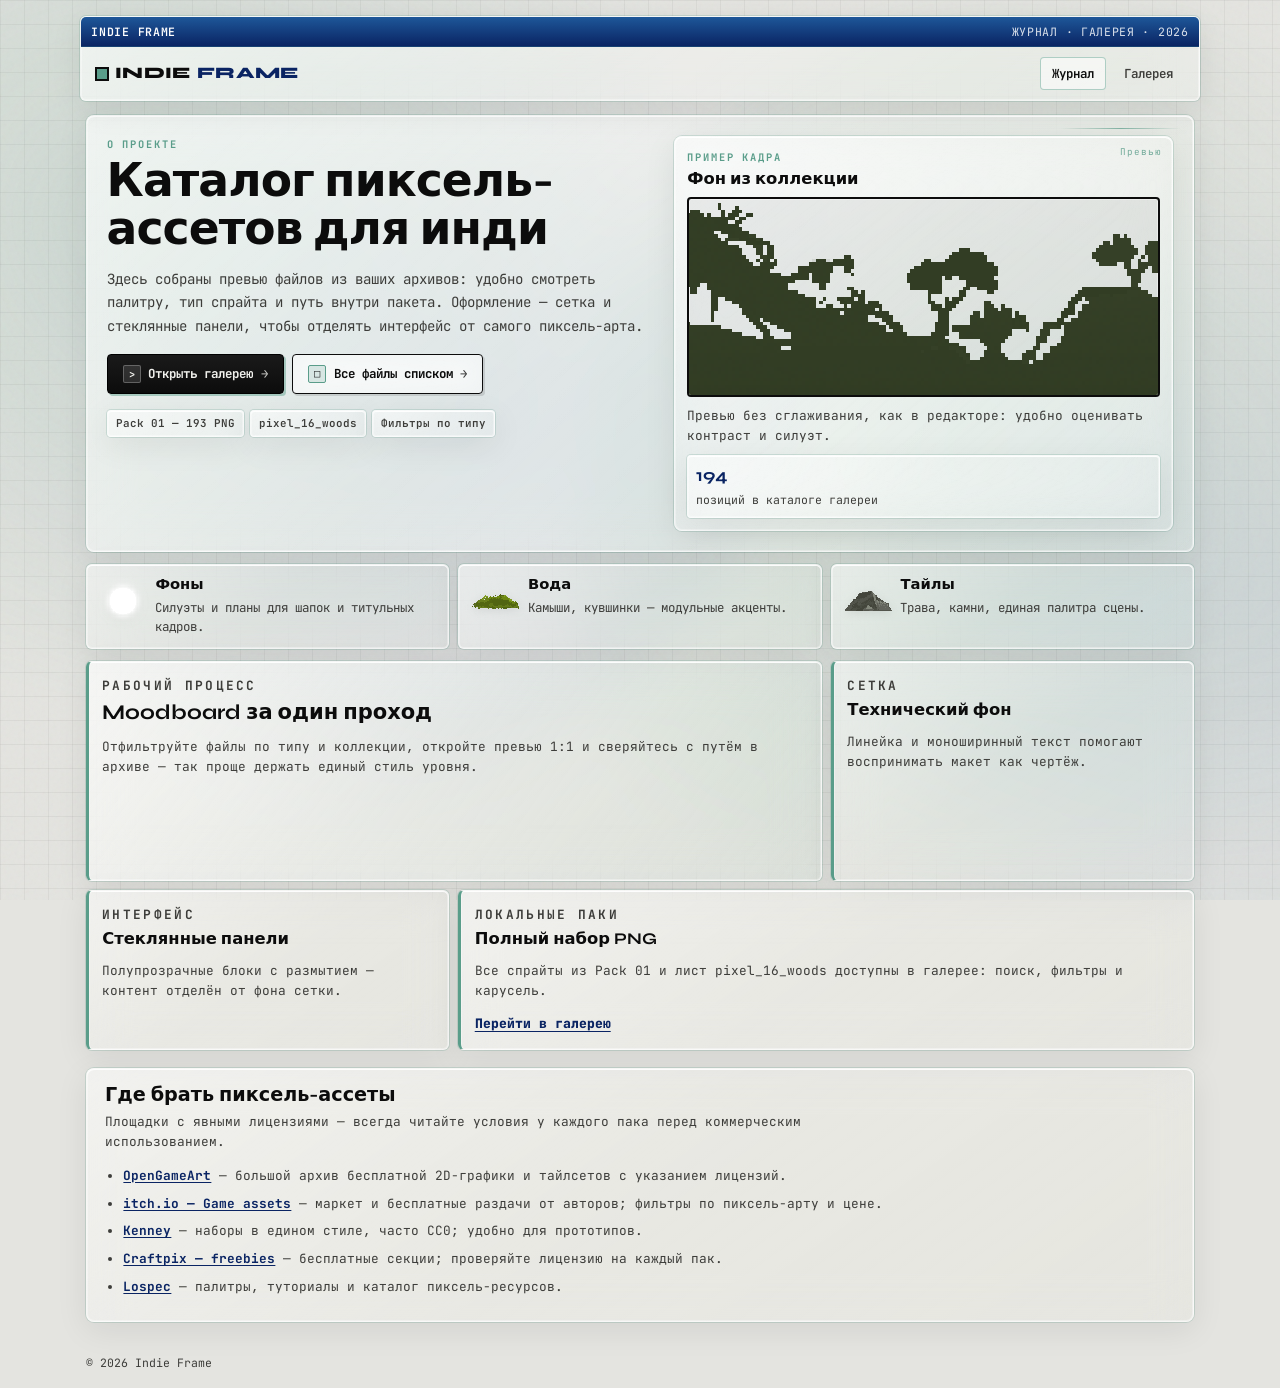
==== commit 38774ac9: "Remove playful OS/AI-flavored copy; add curated asset site links Made-with: Cursor" ====
--- a/index.html
+++ b/index.html
@@ -3,10 +3,10 @@
   <head>
     <meta charset="UTF-8" />
     <meta name="viewport" content="width=device-width, initial-scale=1.0" />
-    <title>Indie Frame — ASSET.SYS</title>
+    <title>Indie Frame — журнал и галерея пиксель-ассетов</title>
     <meta
       name="description"
-      content="Техно-журнал и галерея пиксель-ассетов: сетка, стекло, каталог файлов."
+      content="Подборка пиксель-графики для инди-проектов: галерея локальных паков и ссылки на площадки с лицензиями."
     />
     <link rel="preconnect" href="https://fonts.googleapis.com" />
     <link rel="preconnect" href="https://fonts.gstatic.com" crossorigin />
@@ -23,12 +23,11 @@
       <div class="ambient__liquid ambient__liquid--2"></div>
     </div>
     <div class="grain"></div>
-    <p class="tech-sidenote">Pixel archive · liquid glass UI · local assets only</p>
 
     <header class="topbar">
       <div class="topbar__title">
-        INDIE FRAME.EXE
-        <span>PROGRAM NO.∞ · VOL.2026</span>
+        Indie Frame
+        <span>журнал · галерея · 2026</span>
       </div>
       <div class="topbar__body">
         <a class="brand" href="./index.html">INDIE<span>FRAME</span></a>
@@ -42,12 +41,12 @@
     <main class="page">
       <section class="hero editorial">
         <div>
-          <p class="meta">Launch · asset browser</p>
-          <h1>Цифровой каталог пиксель-ассетов</h1>
+          <p class="meta">О проекте</p>
+          <h1>Каталог пиксель-ассетов для инди</h1>
           <p class="lead">
-            Интерфейс в духе техно-постера и ретро-ОС: сетка, моноширинный текст,
-            панели из «жидкого стекла». Только ваши файлы из архивов — без чужих
-            обложек и выдуманных игр.
+            Здесь собраны превью файлов из ваших архивов: удобно смотреть палитру,
+            тип спрайта и путь внутри пакета. Оформление — сетка и стеклянные
+            панели, чтобы отделять интерфейс от самого пиксель-арта.
           </p>
           <div class="hero-actions">
             <a class="btn primary cta" href="./references.html">
@@ -57,19 +56,19 @@
             </a>
             <a class="btn ghost cta" href="./references.html#referenceGrid">
               <span class="btn-icon" aria-hidden="true">□</span>
-              <span>Сетка файлов</span>
+              <span>Все файлы списком</span>
               <span class="btn-trail" aria-hidden="true">→</span>
             </a>
           </div>
           <div class="hero-proof">
-            <span>193 PNG · Pack 01</span>
-            <span>+ tileset 16×16</span>
-            <span>catalog.json</span>
+            <span>Pack 01 — 193 PNG</span>
+            <span>pixel_16_woods</span>
+            <span>Фильтры по типу</span>
           </div>
         </div>
         <article class="hero-media-card">
-          <p class="meta">Viewport</p>
-          <h3>FLAME³ · pixel layer</h3>
+          <p class="meta">Пример кадра</p>
+          <h3>Фон из коллекции</h3>
           <div class="media-preview">
             <img
               class="pixel-art"
@@ -80,12 +79,12 @@
             />
           </div>
           <p class="muted-text">
-            Превью как в окне ОС: чёткая рамка, стекло поверх сетки, пиксель без
-            сглаживания.
+            Превью без сглаживания, как в редакторе: удобно оценивать контраст и
+            силуэт.
           </p>
           <div class="mini-stat">
             <strong>194</strong>
-            <span>записей в каталоге · фильтр по типу и паку</span>
+            <span>позиций в каталоге галереи</span>
           </div>
         </article>
       </section>
@@ -109,44 +108,74 @@
           <img src="./assets/img/deco-rock.png" alt="" width="64" height="64" />
           <div>
             <h4>Тайлы</h4>
-            <p>Трава, камни, лист woods — единая палитра.</p>
+            <p>Трава, камни, единая палитра сцены.</p>
           </div>
         </article>
       </section>
 
       <section class="mag-grid">
         <article class="feature-card cover">
-          <p class="meta">Note.txt</p>
-          <h2>Moodboard за один сеанс</h2>
+          <p class="meta">Рабочий процесс</p>
+          <h2>Moodboard за один проход</h2>
           <p>
-            Собери референс из реальных имён файлов: путь в архиве, тип ассета,
-            превью 1:1.
+            Отфильтруйте файлы по типу и коллекции, откройте превью 1:1 и сверяйтесь
+            с путём в архиве — так проще держать единый стиль уровня.
           </p>
         </article>
         <article class="feature-card">
-          <p class="meta">Tag · PX</p>
-          <h3>Техно-сетка</h3>
-          <p>Как на плакате: линии, метки, моноширинный ритм.</p>
+          <p class="meta">Сетка</p>
+          <h3>Технический фон</h3>
+          <p>Линейка и моноширинный текст помогают воспринимать макет как чертёж.</p>
         </article>
         <article class="feature-card">
-          <p class="meta">Tag · UI</p>
-          <h3>Окна поверх слоя</h3>
-          <p>Панели с blur и бликом — «жидкое стекло» над пикселем.</p>
+          <p class="meta">Интерфейс</p>
+          <h3>Стеклянные панели</h3>
+          <p>Полупрозрачные блоки с размытием — контент отделён от фона сетки.</p>
         </article>
         <article class="feature-card wide">
-          <p class="meta">WARNING: REALITY</p>
-          <h3>Полная выгрузка PNG</h3>
+          <p class="meta">Локальные паки</p>
+          <h3>Полный набор PNG</h3>
           <p>
-            Все спрайты из Pack 01 и лист pixel_16_woods — в галерее с поиском и
-            каруселью.
+            Все спрайты из Pack 01 и лист pixel_16_woods доступны в галерее: поиск,
+            фильтры и карусель.
           </p>
-          <a class="link-inline" href="./references.html">Открыть GALLERY.DLL</a>
+          <a class="link-inline" href="./references.html">Перейти в галерею</a>
         </article>
+      </section>
+
+      <section class="resource-section">
+        <h2 class="resource-section__title">Где брать пиксель-ассеты</h2>
+        <p class="resource-section__lead">
+          Площадки с явными лицензиями — всегда читайте условия у каждого пака перед
+          коммерческим использованием.
+        </p>
+        <ul class="resource-list">
+          <li>
+            <a href="https://opengameart.org/" rel="noopener noreferrer" target="_blank">OpenGameArt</a>
+            — большой архив бесплатной 2D-графики и тайлсетов с указанием лицензий.
+          </li>
+          <li>
+            <a href="https://itch.io/game-assets" rel="noopener noreferrer" target="_blank">itch.io — Game assets</a>
+            — маркет и бесплатные раздачи от авторов; фильтры по пиксель-арту и цене.
+          </li>
+          <li>
+            <a href="https://kenney.nl/assets" rel="noopener noreferrer" target="_blank">Kenney</a>
+            — наборы в едином стиле, часто CC0; удобно для прототипов.
+          </li>
+          <li>
+            <a href="https://craftpix.net/freebies/" rel="noopener noreferrer" target="_blank">Craftpix — freebies</a>
+            — бесплатные секции; проверяйте лицензию на каждый пак.
+          </li>
+          <li>
+            <a href="https://lospec.com/" rel="noopener noreferrer" target="_blank">Lospec</a>
+            — палитры, туториалы и каталог пиксель-ресурсов.
+          </li>
+        </ul>
       </section>
     </main>
 
     <footer class="footer">
-      <p>© 2026 Indie Frame · Powered by your packs · A+ pixel discipline</p>
+      <p>© 2026 Indie Frame</p>
     </footer>
   </body>
 </html>
--- a/styles.css
+++ b/styles.css
@@ -253,22 +253,6 @@
   z-index: 1;
 }
 
-.tech-sidenote {
-  position: fixed;
-  right: 0.5rem;
-  top: 50%;
-  transform: translateY(-50%) rotate(180deg);
-  writing-mode: vertical-rl;
-  font-size: 0.62rem;
-  letter-spacing: 0.2em;
-  text-transform: uppercase;
-  color: var(--mint);
-  opacity: 0.55;
-  z-index: 1;
-  max-height: 60vh;
-  pointer-events: none;
-}
-
 .hero.editorial {
   border-radius: 8px;
   padding: 1.25rem;
@@ -436,14 +420,14 @@
 }
 
 .hero-media-card::before {
-  content: "PREVIEW.SYS";
+  content: "Превью";
   position: absolute;
   top: 0.5rem;
   right: 0.65rem;
   font-size: 0.58rem;
-  letter-spacing: 0.12em;
+  letter-spacing: 0.1em;
   color: var(--mint);
-  opacity: 0.8;
+  opacity: 0.85;
 }
 
 .media-preview {
@@ -857,6 +841,15 @@
   z-index: 1;
 }
 
+.footer a {
+  color: var(--win-blue);
+  font-weight: 600;
+}
+
+.footer a:hover {
+  color: var(--mint);
+}
+
 .catalog-loading {
   margin: 0.45rem 0 0;
   color: var(--ink-muted);
@@ -868,11 +861,80 @@
   display: none;
 }
 
+.resource-section {
+  margin-top: 1.15rem;
+  padding: 1rem 1.15rem;
+  border-radius: 8px;
+  background: var(--glass-bg);
+  backdrop-filter: blur(22px) saturate(170%);
+  -webkit-backdrop-filter: blur(22px) saturate(170%);
+  border: 1px solid var(--glass-border);
+  box-shadow: var(--shadow-soft), var(--shadow-inset), 0 0 0 1px var(--glass-edge);
+}
+
+.resource-section__title {
+  font-family: Syne, system-ui, sans-serif;
+  font-size: 1.2rem;
+  margin: 0 0 0.45rem;
+  color: var(--ink);
+}
+
+.resource-section__lead {
+  margin: 0 0 0.85rem;
+  color: var(--ink-muted);
+  font-size: 0.8rem;
+  max-width: 46rem;
+  line-height: 1.55;
+}
+
+.resource-list {
+  margin: 0;
+  padding-left: 1.15rem;
+  color: var(--ink-muted);
+  font-size: 0.8rem;
+  line-height: 1.55;
+}
+
+.resource-list li {
+  margin-bottom: 0.5rem;
+}
+
+.resource-list a {
+  color: var(--win-blue);
+  font-weight: 700;
+  text-decoration: underline;
+  text-underline-offset: 2px;
+}
+
+.resource-list a:hover {
+  color: var(--mint);
+}
+
+.resource-section--compact {
+  margin-top: 1rem;
+  padding: 0.85rem 1rem;
+}
+
+.resource-list--inline {
+  list-style: none;
+  padding: 0;
+  margin: 0;
+  display: flex;
+  flex-wrap: wrap;
+  gap: 0.35rem 1.1rem;
+}
+
+.resource-list--inline li {
+  margin: 0;
+}
+
+.resource-list--inline a {
+  text-decoration: none;
+  border-bottom: 1px solid var(--glass-edge);
+  padding-bottom: 1px;
+}
+
 @media (max-width: 980px) {
-  .tech-sidenote {
-    display: none;
-  }
-
   .hero.editorial {
     grid-template-columns: 1fr;
   }
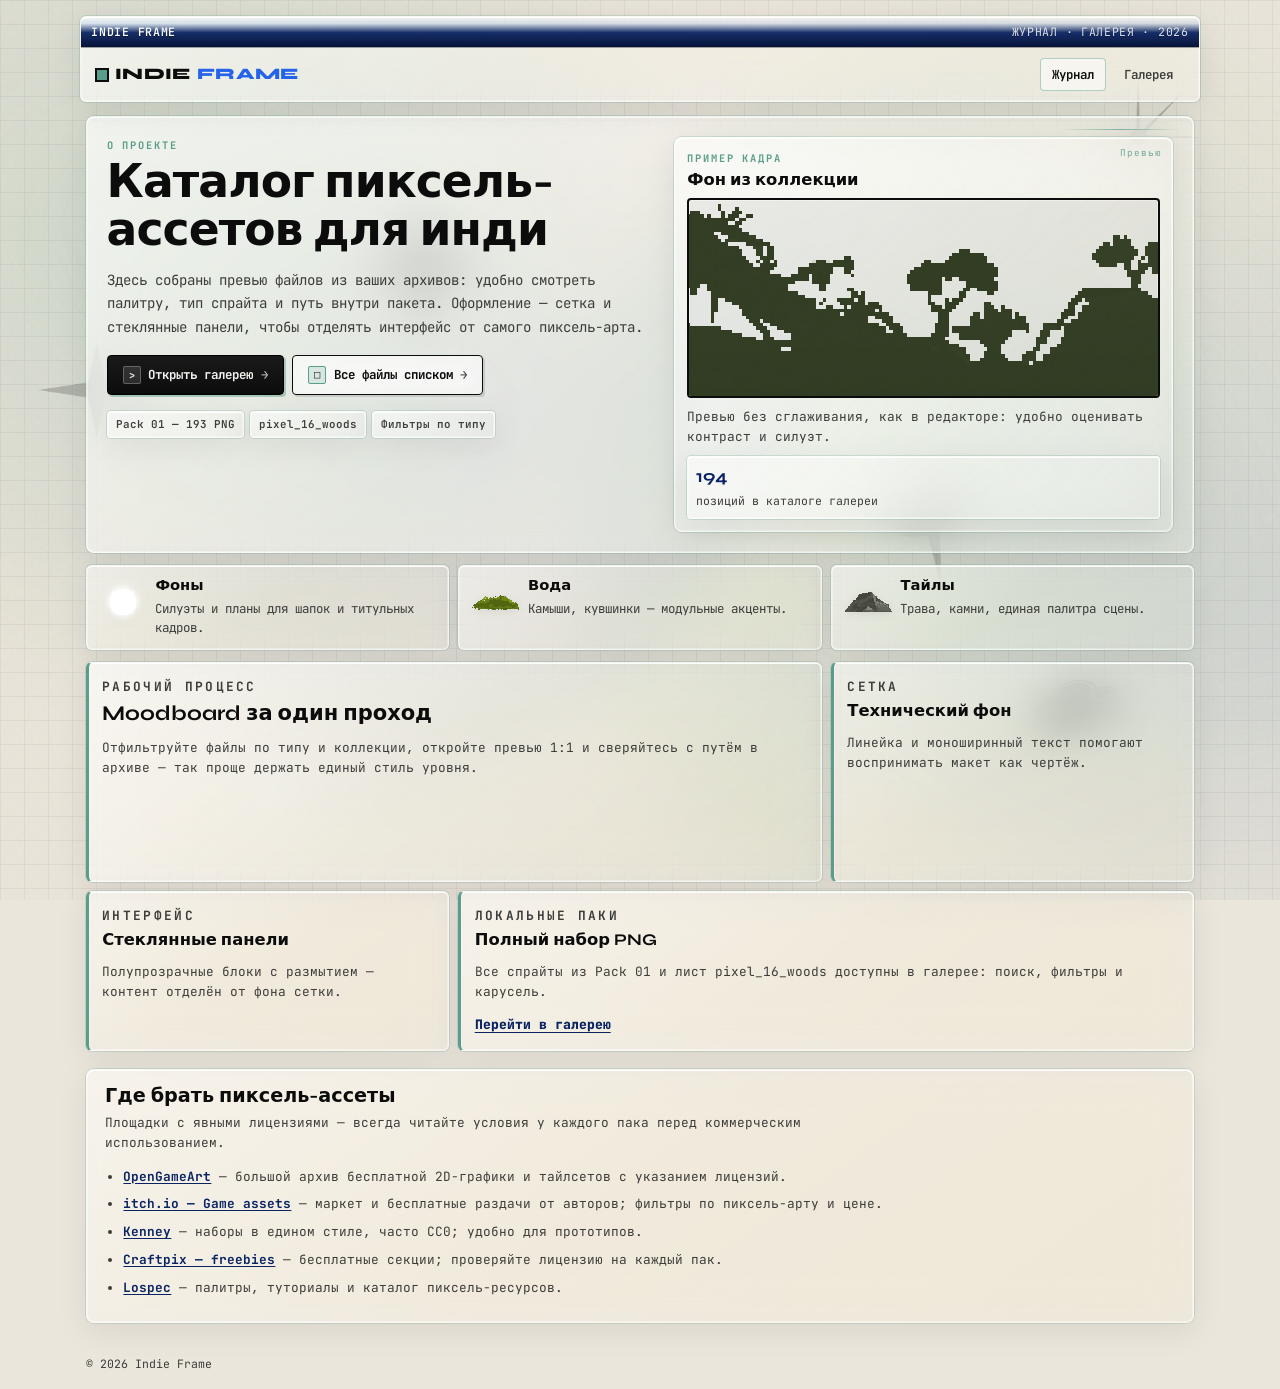
==== commit 3c25be2f: "Y2K style: holo textures and shapes from 235 pack, chrome title bar Made-with: Cursor" ====
--- a/index.html
+++ b/index.html
@@ -21,6 +21,16 @@
       <div class="ambient__grid"></div>
       <div class="ambient__liquid"></div>
       <div class="ambient__liquid ambient__liquid--2"></div>
+      <div class="ambient__holo"></div>
+      <div class="ambient__holo ambient__holo--2"></div>
+      <div class="y2k-floats">
+        <img src="./assets/img/y2k/shape-b-01.png" alt="" class="y2k-shape y2k-shape--1" width="120" height="120" />
+        <img src="./assets/img/y2k/shape-b-04.png" alt="" class="y2k-shape y2k-shape--2" width="120" height="120" />
+        <img src="./assets/img/y2k/shape-b-07.png" alt="" class="y2k-shape y2k-shape--3" width="100" height="100" />
+        <img src="./assets/img/y2k/shape-b-10.png" alt="" class="y2k-shape y2k-shape--4" width="120" height="120" />
+        <img src="./assets/img/y2k/shape-w-02.png" alt="" class="y2k-shape y2k-shape--5" width="100" height="100" />
+        <img src="./assets/img/y2k/shape-w-04.png" alt="" class="y2k-shape y2k-shape--6" width="100" height="100" />
+      </div>
     </div>
     <div class="grain"></div>
 
--- a/styles.css
+++ b/styles.css
@@ -1,13 +1,22 @@
-/* Indie Frame — technical grid + retro OS + liquid glass */
+/* Indie Frame — Y2K + technical grid + retro OS + liquid glass */
 
 :root {
-  --bg: #e4e4e0;
-  --bg-deep: #d8d8d2;
+  --bg: #ebe6dc;
+  --bg-deep: #ddd8cf;
   --ink: #0c0c0c;
   --ink-muted: #3d3d3a;
   --mint: #5a9d8a;
   --mint-bright: #6bc4a8;
   --mint-glow: rgba(90, 157, 138, 0.45);
+  --y2k-pink: #e93d82;
+  --y2k-electric: #2563eb;
+  --y2k-chrome: linear-gradient(
+    180deg,
+    rgba(255, 255, 255, 0.55) 0%,
+    rgba(120, 170, 255, 0.2) 22%,
+    rgba(10, 36, 99, 0.95) 52%,
+    #061238 100%
+  );
   --win-blue: #0a2463;
   --win-blue-mid: #1e5799;
   --glass-bg: linear-gradient(
@@ -91,6 +100,132 @@
   animation-duration: 26s;
 }
 
+/* Holo foil из пака Y2K — поверх сетки */
+.ambient__holo {
+  position: absolute;
+  inset: -5%;
+  background-image: url("./assets/img/y2k/holo-1.png");
+  background-size: cover;
+  background-position: center;
+  opacity: 0.11;
+  mix-blend-mode: multiply;
+  filter: saturate(140%);
+  animation: holoShift 28s ease-in-out infinite;
+  pointer-events: none;
+}
+
+.ambient__holo--2 {
+  background-image: url("./assets/img/y2k/holo-2.png");
+  opacity: 0.08;
+  mix-blend-mode: soft-light;
+  animation-delay: -14s;
+  animation-duration: 34s;
+}
+
+@keyframes holoShift {
+  0%,
+  100% {
+    transform: translate(0, 0) scale(1);
+    opacity: 0.1;
+  }
+  50% {
+    transform: translate(-2%, 1%) scale(1.03);
+    opacity: 0.14;
+  }
+}
+
+/* Плавающие фигуры Y2K (PNG из пака) */
+.y2k-floats {
+  position: absolute;
+  inset: 0;
+  pointer-events: none;
+  overflow: hidden;
+}
+
+.y2k-shape {
+  position: absolute;
+  width: clamp(56px, 11vw, 130px);
+  height: auto;
+  opacity: 0.22;
+  object-fit: contain;
+  filter: drop-shadow(0 2px 8px rgba(37, 99, 235, 0.12));
+  animation: y2kDrift 14s ease-in-out infinite;
+}
+
+.y2k-shape--2 {
+  animation-duration: 18s;
+  animation-delay: -3s;
+  opacity: 0.18;
+}
+
+.y2k-shape--3 {
+  animation-duration: 16s;
+  animation-delay: -7s;
+  width: clamp(48px, 9vw, 100px);
+}
+
+.y2k-shape--4 {
+  animation-duration: 20s;
+  animation-delay: -5s;
+  opacity: 0.15;
+}
+
+.y2k-shape--5 {
+  animation-duration: 12s;
+  animation-delay: -2s;
+  width: clamp(40px, 8vw, 88px);
+}
+
+.y2k-shape--6 {
+  animation-duration: 17s;
+  animation-delay: -9s;
+  opacity: 0.2;
+  filter: invert(1) drop-shadow(0 2px 6px rgba(233, 61, 130, 0.15));
+}
+
+.y2k-shape--1 {
+  top: 8%;
+  right: 6%;
+}
+
+.y2k-shape--2 {
+  top: 38%;
+  left: 3%;
+}
+
+.y2k-shape--3 {
+  bottom: 18%;
+  right: 12%;
+}
+
+.y2k-shape--4 {
+  top: 52%;
+  right: 22%;
+}
+
+.y2k-shape--5 {
+  bottom: 8%;
+  left: 18%;
+}
+
+.y2k-shape--6 {
+  top: 22%;
+  left: 28%;
+}
+
+@keyframes y2kDrift {
+  0%,
+  100% {
+    transform: translate(0, 0) rotate(0deg);
+  }
+  33% {
+    transform: translate(6px, -10px) rotate(4deg);
+  }
+  66% {
+    transform: translate(-8px, 6px) rotate(-3deg);
+  }
+}
+
 @keyframes liquidMorph {
   0%,
   100% {
@@ -174,14 +309,16 @@
   align-items: center;
   justify-content: space-between;
   gap: 0.75rem;
-  padding: 0.35rem 0.65rem;
-  background: linear-gradient(180deg, var(--win-blue-mid) 0%, var(--win-blue) 100%);
+  padding: 0.38rem 0.65rem;
+  background: var(--y2k-chrome);
   color: #fff;
   font-size: 0.72rem;
   font-weight: 600;
   letter-spacing: 0.06em;
   text-transform: uppercase;
-  border-bottom: 1px solid rgba(0, 0, 0, 0.25);
+  border-bottom: 1px solid rgba(0, 0, 0, 0.35);
+  box-shadow: inset 0 1px 0 rgba(255, 255, 255, 0.45);
+  text-shadow: 0 1px 0 rgba(0, 0, 0, 0.35);
 }
 
 .topbar__title span {
@@ -219,7 +356,7 @@
 }
 
 .brand span {
-  color: var(--win-blue);
+  color: var(--y2k-electric);
 }
 
 nav {
@@ -971,12 +1108,21 @@
 
 @media (prefers-reduced-motion: reduce) {
   .ambient__liquid,
-  .ambient__liquid--2 {
+  .ambient__liquid--2,
+  .ambient__holo,
+  .ambient__holo--2,
+  .y2k-shape {
     animation: none;
   }
 }
 
 @media (max-width: 640px) {
+  .y2k-shape--4,
+  .y2k-shape--5,
+  .y2k-shape--6 {
+    display: none;
+  }
+
   .topbar__title span {
     display: none;
   }
